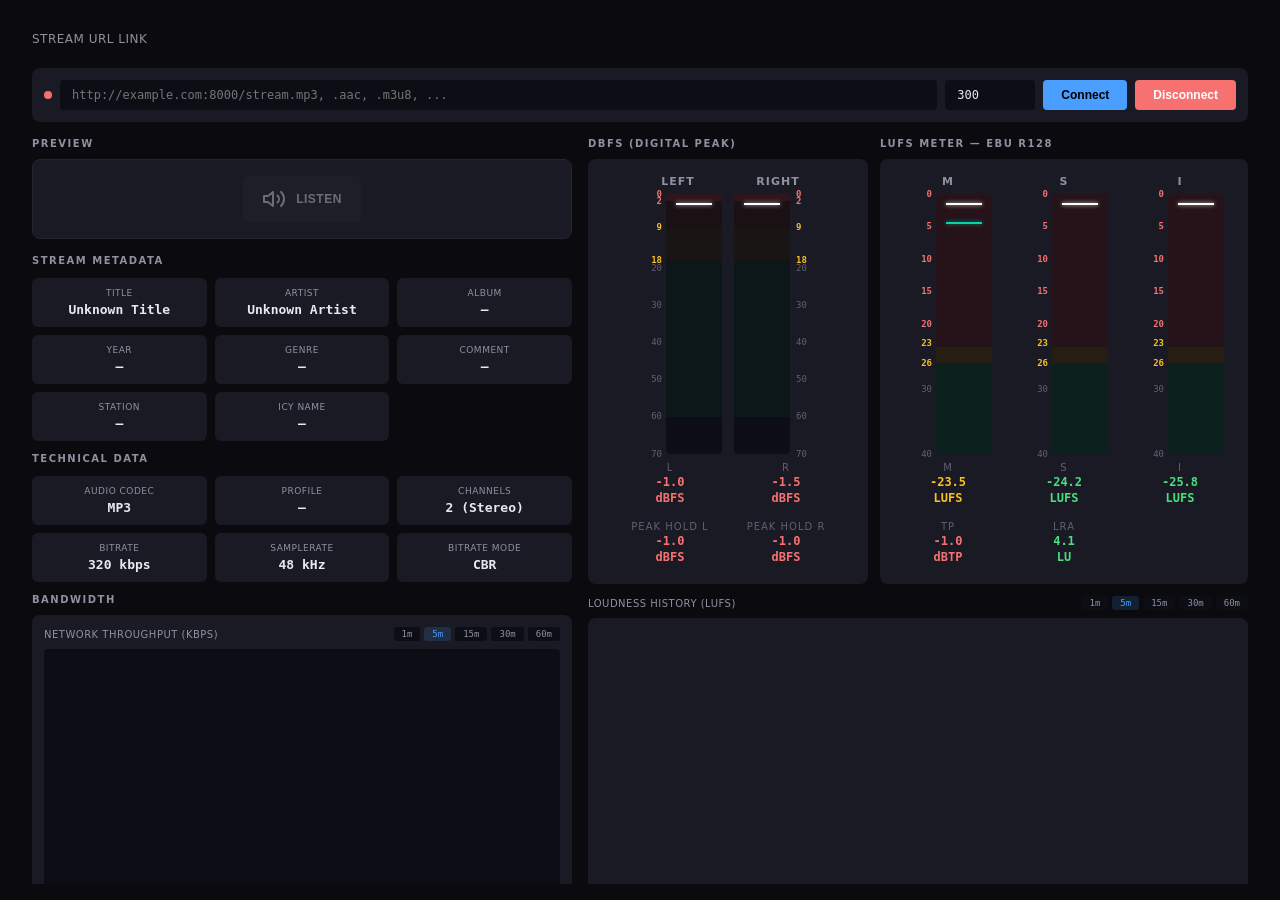
==== analyzer/v2/src/frontend/audio-analyzer.html @ bdbbdf8a "Анализатор: компактная шапка (статус-лампочка в секции подключения, зелёная подсветка), битрейт граф" ====
<!DOCTYPE html>
<html lang="en">
<head>
  <meta charset="UTF-8">
  <meta name="viewport" content="width=device-width, initial-scale=1.0">
  <title>Audio Analyzer — Stream Media Analyzer</title>
  <link rel="stylesheet" href="css/styles.css">
</head>
<body class="analyzer-page analyzer-page--noheader">

  <!-- BODY -->
  <div class="analyzer-body" style="display: grid; grid-template-columns: 1fr; overflow: hidden;">

    <!-- CENTER PANEL -->
    <main class="center-panel" style="padding: 16px; overflow-y: auto;">

      <!-- Connection Form -->
      <div class="connect-label" style="font-size:12px;color:var(--text-secondary);margin-bottom:6px;text-transform:uppercase;letter-spacing:0.5px;">Stream URL link</div>
      <div class="connect-form" id="connect-form">
        <span class="status-dot disconnected" id="status-dot" title="Connection status"></span>
        <input type="text" id="connect-url" value="" placeholder="http://example.com:8000/stream.mp3, .aac, .m3u8, ...">
        <input type="number" id="connect-buffer" value="300" min="50" max="5000" placeholder="Buffer ms">
        <button id="btn-connect">Connect</button>
        <button class="disconnect" id="btn-disconnect">Disconnect</button>
      </div>

      <!-- Audio Layout -->
      <div class="srt-layout">

        <!-- LEFT COLUMN: Metadata + Technical Data -->
        <div class="left-column">

          <!-- Preview -->
          <div class="panel-title">Preview</div>
          <div class="preview-card">
            <button class="preview-play-btn" id="preview-play-btn" type="button" aria-label="Play stream preview" disabled>
              <span class="preview-icon preview-icon--play" id="preview-icon">
                <svg width="24" height="24" viewBox="0 0 24 24" fill="none" stroke="currentColor" stroke-width="2" stroke-linecap="round" stroke-linejoin="round">
                  <polygon points="11 5 6 9 2 9 2 15 6 15 11 19 11 5"></polygon>
                  <path d="M15.54 8.46a5 5 0 0 1 0 7.07"></path>
                  <path d="M19.07 4.93a10 10 0 0 1 0 14.14"></path>
                </svg>
              </span>
              <span class="preview-label" id="preview-label">Listen</span>
            </button>
            <audio id="preview-audio" preload="none" crossorigin="anonymous"></audio>
          </div>

          <!-- Stream Metadata -->
          <div class="panel-title">Stream Metadata</div>
          <div class="tech-data">
            <div class="tech-item"><div class="tech-label">Title</div><div class="tech-value" id="meta-title">Unknown Title</div></div>
            <div class="tech-item"><div class="tech-label">Artist</div><div class="tech-value" id="meta-artist">Unknown Artist</div></div>
            <div class="tech-item"><div class="tech-label">Album</div><div class="tech-value" id="meta-album">—</div></div>
            <div class="tech-item"><div class="tech-label">Year</div><div class="tech-value" id="meta-year">—</div></div>
            <div class="tech-item"><div class="tech-label">Genre</div><div class="tech-value" id="meta-genre">—</div></div>
            <div class="tech-item"><div class="tech-label">Comment</div><div class="tech-value" id="meta-comment">—</div></div>
            <div class="tech-item"><div class="tech-label">Station</div><div class="tech-value" id="meta-station">—</div></div>
            <div class="tech-item"><div class="tech-label">ICY Name</div><div class="tech-value" id="meta-icy">—</div></div>
          </div>

          <!-- Technical Data -->
          <div class="panel-title" style="margin-top:12px">Technical Data</div>
          <div class="tech-data">
            <div class="tech-item"><div class="tech-label">Audio Codec</div><div class="tech-value" id="tech-codec">MP3</div></div>
            <div class="tech-item"><div class="tech-label">Profile</div><div class="tech-value" id="tech-profile">—</div></div>
            <div class="tech-item"><div class="tech-label">Channels</div><div class="tech-value" id="tech-channels">2 (Stereo)</div></div>
            <div class="tech-item"><div class="tech-label">Bitrate</div><div class="tech-value" id="tech-bitrate">320 kbps</div></div>
            <div class="tech-item"><div class="tech-label">Samplerate</div><div class="tech-value" id="tech-samplerate">48 kHz</div></div>
            <div class="tech-item"><div class="tech-label">Bitrate Mode</div><div class="tech-value" id="tech-mode">CBR</div></div>
          </div>

          <!-- Bandwidth Chart -->
          <div class="panel-title" style="margin-top:12px">Bandwidth</div>
          <div class="srt-chart-card">
            <div class="srt-chart-header">
              <div class="srt-chart-title">Network Throughput (kbps)</div>
              <div class="time-window-selector" id="network-time-selector">
                <button class="time-btn" data-window="60">1m</button>
                <button class="time-btn active" data-window="300">5m</button>
                <button class="time-btn" data-window="900">15m</button>
                <button class="time-btn" data-window="1800">30m</button>
                <button class="time-btn" data-window="3600">60m</button>
              </div>
            </div>
            <canvas class="srt-chart-canvas network-throughput-canvas" id="bwChart"></canvas>
          </div>

        </div>

        <!-- RIGHT COLUMN: Audio -->
        <div class="right-column">

          <div class="audio-meters-row">
            <div class="audio-meter-col">
              <!-- DBFS Meter -->
              <div class="panel-title">DBFS (Digital Peak)</div>
              <div style="background:var(--bg-card);border:1px solid var(--border);border-radius:8px;padding:16px;display:flex;flex-direction:column;align-items:center;flex:1;">
                <div class="dbfs-meters">
                  <!-- LEFT -->
                  <div class="dbfs-meter">
                    <div class="dbfs-meter__label">LEFT</div>
                    <div class="dbfs-meter__body">
                      <div class="dbfs-meter__ticks-panel">
                        <div class="tick tick-0"><div class="tick__line"></div><div class="tick__number" style="color:var(--meter-red);font-weight:bold;">0</div></div>
                        <div class="tick tick-2"><div class="tick__line"></div><div class="tick__number" style="color:var(--meter-red);font-weight:bold;">2</div></div>
                        <div class="tick tick-9"><div class="tick__line"></div><div class="tick__number" style="color:var(--meter-yellow);font-weight:bold;">9</div></div>
                        <div class="tick tick-18"><div class="tick__line"></div><div class="tick__number" style="color:var(--meter-yellow);font-weight:bold;">18</div></div>
                        <div class="tick tick-20"><div class="tick__line"></div><div class="tick__number">20</div></div>
                        <div class="tick tick-30"><div class="tick__line"></div><div class="tick__number">30</div></div>
                        <div class="tick tick-40"><div class="tick__line"></div><div class="tick__number">40</div></div>
                        <div class="tick tick-50"><div class="tick__line"></div><div class="tick__number">50</div></div>
                        <div class="tick tick-60"><div class="tick__line"></div><div class="tick__number">60</div></div>
                        <div class="tick tick-70"><div class="tick__line"></div><div class="tick__number">70</div></div>
                      </div>
                      <div class="dbfs-meter__scale">
                        <div class="dbfs-meter__zones">
                          <div class="zone zone--red"></div>
                          <div class="zone zone--orange"></div>
                          <div class="zone zone--yellow"></div>
                          <div class="zone zone--green"></div>
                        </div>
                        <div class="dbfs-meter__bar-container" id="dbfsBarContainerL">
                          <div class="seg seg--green"></div>
                          <div class="seg seg--yellow"></div>
                          <div class="seg seg--orange"></div>
                          <div class="seg seg--red"></div>
                        </div>
                        <div class="dbfs-meter__peak" id="dbfsPeakL" style="bottom:249px;"></div>
                      </div>
                    </div>
                  </div>
                  <!-- RIGHT -->
                  <div class="dbfs-meter">
                    <div class="dbfs-meter__label">RIGHT</div>
                    <div class="dbfs-meter__body">
                      <div class="dbfs-meter__scale">
                        <div class="dbfs-meter__zones">
                          <div class="zone zone--red"></div>
                          <div class="zone zone--orange"></div>
                          <div class="zone zone--yellow"></div>
                          <div class="zone zone--green"></div>
                        </div>
                        <div class="dbfs-meter__bar-container" id="dbfsBarContainerR">
                          <div class="seg seg--green"></div>
                          <div class="seg seg--yellow"></div>
                          <div class="seg seg--orange"></div>
                          <div class="seg seg--red"></div>
                        </div>
                        <div class="dbfs-meter__peak" id="dbfsPeakR" style="bottom:249px;"></div>
                      </div>
                      <div class="dbfs-meter__ticks-panel dbfs-meter__ticks-panel--right">
                        <div class="tick tick-0 tick--right"><div class="tick__line"></div><div class="tick__number" style="color:var(--meter-red);font-weight:bold;">0</div></div>
                        <div class="tick tick-2 tick--right"><div class="tick__line"></div><div class="tick__number" style="color:var(--meter-red);font-weight:bold;">2</div></div>
                        <div class="tick tick-9 tick--right"><div class="tick__line"></div><div class="tick__number" style="color:var(--meter-yellow);font-weight:bold;">9</div></div>
                        <div class="tick tick-18 tick--right"><div class="tick__line"></div><div class="tick__number" style="color:var(--meter-yellow);font-weight:bold;">18</div></div>
                        <div class="tick tick-20 tick--right"><div class="tick__line"></div><div class="tick__number">20</div></div>
                        <div class="tick tick-30 tick--right"><div class="tick__line"></div><div class="tick__number">30</div></div>
                        <div class="tick tick-40 tick--right"><div class="tick__line"></div><div class="tick__number">40</div></div>
                        <div class="tick tick-50 tick--right"><div class="tick__line"></div><div class="tick__number">50</div></div>
                        <div class="tick tick-60 tick--right"><div class="tick__line"></div><div class="tick__number">60</div></div>
                        <div class="tick tick-70 tick--right"><div class="tick__line"></div><div class="tick__number">70</div></div>
                      </div>
                    </div>
                  </div>
                </div>
                <div class="dbfs-readouts">
                  <div class="dbfs-readouts__column">
                    <div class="dbfs-readout">
                      <div class="dbfs-readout__label">L</div>
                      <div class="dbfs-readout__value dbfs-readout__value--danger" id="dbfsValL">-1.0</div>
                      <div class="dbfs-readout__value dbfs-readout__value--danger">dBFS</div>
                    </div>
                    <div class="dbfs-readout">
                      <div class="dbfs-readout__label">PEAK HOLD L</div>
                      <div class="dbfs-readout__value dbfs-readout__value--danger" id="peakHoldL">-1.0</div>
                      <div class="dbfs-readout__value dbfs-readout__value--danger">dBFS</div>
                    </div>
                  </div>
                  <div class="dbfs-readouts__column">
                    <div class="dbfs-readout">
                      <div class="dbfs-readout__label">R</div>
                      <div class="dbfs-readout__value dbfs-readout__value--danger" id="dbfsValR">-1.5</div>
                      <div class="dbfs-readout__value dbfs-readout__value--danger">dBFS</div>
                    </div>
                    <div class="dbfs-readout">
                      <div class="dbfs-readout__label">PEAK HOLD R</div>
                      <div class="dbfs-readout__value dbfs-readout__value--danger" id="peakHoldR">-1.0</div>
                      <div class="dbfs-readout__value dbfs-readout__value--danger">dBFS</div>
                    </div>
                  </div>
                </div>
              </div>
            </div>
            <div class="audio-meter-col">
              <!-- LUFS Meter -->
              <div class="panel-title">LUFS Meter — EBU R128</div>
              <div style="background:var(--bg-card);border:1px solid var(--border);border-radius:8px;padding:16px;display:flex;flex-direction:column;align-items:center;flex:1;">
                <div class="lufs-meters">
                  <!-- M (Momentary) -->
                  <div class="lufs-meter">
                    <div class="lufs-meter__label" style="text-align:center;width:104px;">M</div>
                    <div class="lufs-meter__body">
                      <div class="lufs-meter__ticks-panel">
                        <div class="lufs-tick lufs-tick-0"><div class="lufs-tick__line"></div><div class="lufs-tick__number" style="color:var(--meter-red);font-weight:bold;">0</div></div>
                        <div class="lufs-tick lufs-tick-5"><div class="lufs-tick__line"></div><div class="lufs-tick__number" style="color:var(--meter-red);font-weight:bold;">5</div></div>
                        <div class="lufs-tick lufs-tick-10"><div class="lufs-tick__line"></div><div class="lufs-tick__number" style="color:var(--meter-red);font-weight:bold;">10</div></div>
                        <div class="lufs-tick lufs-tick-15"><div class="lufs-tick__line"></div><div class="lufs-tick__number" style="color:var(--meter-red);font-weight:bold;">15</div></div>
                        <div class="lufs-tick lufs-tick-20"><div class="lufs-tick__line"></div><div class="lufs-tick__number" style="color:var(--meter-red);font-weight:bold;">20</div></div>
                        <div class="lufs-tick lufs-tick-23"><div class="lufs-tick__line"></div><div class="lufs-tick__number" style="color:var(--meter-yellow);font-weight:bold;">23</div></div>
                        <div class="lufs-tick lufs-tick-26"><div class="lufs-tick__line"></div><div class="lufs-tick__number" style="color:var(--meter-yellow);font-weight:bold;">26</div></div>
                        <div class="lufs-tick lufs-tick-30"><div class="lufs-tick__line"></div><div class="lufs-tick__number">30</div></div>
                        <div class="lufs-tick lufs-tick-40"><div class="lufs-tick__line"></div><div class="lufs-tick__number">40</div></div>
                      </div>
                      <div class="lufs-meter__scale">
                        <div class="lufs-meter__zones">
                          <div class="lufs-zone lufs-zone--red"></div>
                          <div class="lufs-zone lufs-zone--yellow"></div>
                          <div class="lufs-zone lufs-zone--green"></div>
                        </div>
                        <div class="lufs-meter__bar-container" id="lufsBarContainerM">
                          <div class="lufs-seg lufs-seg--green"></div>
                          <div class="lufs-seg lufs-seg--yellow"></div>
                          <div class="lufs-seg lufs-seg--red"></div>
                        </div>
                        <div class="lufs-meter__peak" id="lufsPeakM" style="bottom:249px;"></div>
                        <div class="lufs-meter__tp-line" id="lufsTpLineM" style="bottom:230px;"></div>
                      </div>
                    </div>
                  </div>

                  <!-- S (Short-term) -->
                  <div class="lufs-meter">
                    <div class="lufs-meter__label" style="text-align:center;width:104px;">S</div>
                    <div class="lufs-meter__body">
                      <div class="lufs-meter__ticks-panel">
                        <div class="lufs-tick lufs-tick-0"><div class="lufs-tick__line"></div><div class="lufs-tick__number" style="color:var(--meter-red);font-weight:bold;">0</div></div>
                        <div class="lufs-tick lufs-tick-5"><div class="lufs-tick__line"></div><div class="lufs-tick__number" style="color:var(--meter-red);font-weight:bold;">5</div></div>
                        <div class="lufs-tick lufs-tick-10"><div class="lufs-tick__line"></div><div class="lufs-tick__number" style="color:var(--meter-red);font-weight:bold;">10</div></div>
                        <div class="lufs-tick lufs-tick-15"><div class="lufs-tick__line"></div><div class="lufs-tick__number" style="color:var(--meter-red);font-weight:bold;">15</div></div>
                        <div class="lufs-tick lufs-tick-20"><div class="lufs-tick__line"></div><div class="lufs-tick__number" style="color:var(--meter-red);font-weight:bold;">20</div></div>
                        <div class="lufs-tick lufs-tick-23"><div class="lufs-tick__line"></div><div class="lufs-tick__number" style="color:var(--meter-yellow);font-weight:bold;">23</div></div>
                        <div class="lufs-tick lufs-tick-26"><div class="lufs-tick__line"></div><div class="lufs-tick__number" style="color:var(--meter-yellow);font-weight:bold;">26</div></div>
                        <div class="lufs-tick lufs-tick-30"><div class="lufs-tick__line"></div><div class="lufs-tick__number">30</div></div>
                        <div class="lufs-tick lufs-tick-40"><div class="lufs-tick__line"></div><div class="lufs-tick__number">40</div></div>
                      </div>
                      <div class="lufs-meter__scale">
                        <div class="lufs-meter__zones">
                          <div class="lufs-zone lufs-zone--red"></div>
                          <div class="lufs-zone lufs-zone--yellow"></div>
                          <div class="lufs-zone lufs-zone--green"></div>
                        </div>
                        <div class="lufs-meter__bar-container" id="lufsBarContainerS">
                          <div class="lufs-seg lufs-seg--green"></div>
                          <div class="lufs-seg lufs-seg--yellow"></div>
                          <div class="lufs-seg lufs-seg--red"></div>
                        </div>
                        <div class="lufs-meter__peak" id="lufsPeakS" style="bottom:249px;"></div>
                      </div>
                    </div>
                  </div>

                  <!-- I (Integrated) -->
                  <div class="lufs-meter">
                    <div class="lufs-meter__label" style="text-align:center;width:104px;">I</div>
                    <div class="lufs-meter__body">
                      <div class="lufs-meter__ticks-panel">
                        <div class="lufs-tick lufs-tick-0"><div class="lufs-tick__line"></div><div class="lufs-tick__number" style="color:var(--meter-red);font-weight:bold;">0</div></div>
                        <div class="lufs-tick lufs-tick-5"><div class="lufs-tick__line"></div><div class="lufs-tick__number" style="color:var(--meter-red);font-weight:bold;">5</div></div>
                        <div class="lufs-tick lufs-tick-10"><div class="lufs-tick__line"></div><div class="lufs-tick__number" style="color:var(--meter-red);font-weight:bold;">10</div></div>
                        <div class="lufs-tick lufs-tick-15"><div class="lufs-tick__line"></div><div class="lufs-tick__number" style="color:var(--meter-red);font-weight:bold;">15</div></div>
                        <div class="lufs-tick lufs-tick-20"><div class="lufs-tick__line"></div><div class="lufs-tick__number" style="color:var(--meter-red);font-weight:bold;">20</div></div>
                        <div class="lufs-tick lufs-tick-23"><div class="lufs-tick__line"></div><div class="lufs-tick__number" style="color:var(--meter-yellow);font-weight:bold;">23</div></div>
                        <div class="lufs-tick lufs-tick-26"><div class="lufs-tick__line"></div><div class="lufs-tick__number" style="color:var(--meter-yellow);font-weight:bold;">26</div></div>
                        <div class="lufs-tick lufs-tick-30"><div class="lufs-tick__line"></div><div class="lufs-tick__number">30</div></div>
                        <div class="lufs-tick lufs-tick-40"><div class="lufs-tick__line"></div><div class="lufs-tick__number">40</div></div>
                      </div>
                      <div class="lufs-meter__scale">
                        <div class="lufs-meter__zones">
                          <div class="lufs-zone lufs-zone--red"></div>
                          <div class="lufs-zone lufs-zone--yellow"></div>
                          <div class="lufs-zone lufs-zone--green"></div>
                        </div>
                        <div class="lufs-meter__bar-container" id="lufsBarContainerI">
                          <div class="lufs-seg lufs-seg--green"></div>
                          <div class="lufs-seg lufs-seg--yellow"></div>
                          <div class="lufs-seg lufs-seg--red"></div>
                        </div>
                        <div class="lufs-meter__peak" id="lufsPeakI" style="bottom:249px;"></div>
                      </div>
                    </div>
                  </div>
                </div>
                <div class="lufs-readouts">
                  <div class="lufs-readouts__column">
                    <div class="lufs-readout">
                      <div class="lufs-readout__label">M</div>
                      <div class="lufs-readout__value lufs-readout__value--warning" id="lufsValM">-23.5</div>
                      <div class="lufs-readout__value lufs-readout__value--warning">LUFS</div>
                    </div>
                    <div class="lufs-readout">
                      <div class="lufs-readout__label">TP</div>
                      <div class="lufs-readout__value lufs-readout__value--danger" id="tpValM">-1.0</div>
                      <div class="lufs-readout__value lufs-readout__value--danger">dBTP</div>
                    </div>
                  </div>
                  <div class="lufs-readouts__column">
                    <div class="lufs-readout">
                      <div class="lufs-readout__label">S</div>
                      <div class="lufs-readout__value lufs-readout__value--safe" id="lufsValS">-24.2</div>
                      <div class="lufs-readout__value lufs-readout__value--safe">LUFS</div>
                    </div>
                    <div class="lufs-readout">
                      <div class="lufs-readout__label">LRA</div>
                      <div class="lufs-readout__value lufs-readout__value--safe" id="lraVal">4.1</div>
                      <div class="lufs-readout__value lufs-readout__value--safe">LU</div>
                    </div>
                  </div>
                  <div class="lufs-readouts__column">
                    <div class="lufs-readout">
                      <div class="lufs-readout__label">I</div>
                      <div class="lufs-readout__value lufs-readout__value--safe" id="lufsValI">-25.8</div>
                      <div class="lufs-readout__value lufs-readout__value--safe">LUFS</div>
                    </div>
                    <div class="lufs-readout" style="visibility:hidden;">
                      <div class="lufs-readout__label">&nbsp;</div>
                      <div class="lufs-readout__value">&nbsp;</div>
                      <div class="lufs-readout__value">&nbsp;</div>
                    </div>
                  </div>
                </div>
              </div>
            </div>
          </div>

          <!-- Loudness History -->
          <div class="history-section" style="margin-top:12px">
            <div class="srt-chart-header">
              <div class="srt-chart-title">Loudness History (LUFS)</div>
              <div class="time-window-selector" id="history-time-selector">
                <button class="time-btn" data-window="60">1m</button>
                <button class="time-btn active" data-window="300">5m</button>
                <button class="time-btn" data-window="900">15m</button>
                <button class="time-btn" data-window="1800">30m</button>
                <button class="time-btn" data-window="3600">60m</button>
              </div>
            </div>
            <canvas class="history-canvas" id="historyCanvas"></canvas>
          </div>

        </div>
      </div>
    </main>

  </div>

  <script src="js/app.js"></script>
  <script>
    initAnalyzer({ type: 'audio' });
  </script>

</body>
</html>
---- analyzer/v2/src/frontend/css/styles.css ----
/* ============================================
   Media Stream Analyzer v2 — Global Styles
   Sprint 1.5: Frontend Structure
   ============================================ */

/* CSS Variables */
:root {
  /* Dark theme palette */
  --bg-primary: #0a0a0f;
  --bg-secondary: #12121a;
  --bg-card: #1a1a24;
  --bg-hover: #252532;
  --bg-active: #2d2d3d;
  --bg-input: #0d0d15;

  /* Text */
  --text-primary: #e8e8f0;
  --text-secondary: #9090a0;
  --text-muted: #606070;

  /* Accents */
  --accent-primary: #4a9eff;
  --accent-secondary: #7c5cff;
  --accent-success: #4ade80;
  --accent-warning: #fbbf24;
  --accent-danger: #f87171;

  /* Status colors */
  --status-safe: #4ade80;
  --status-caution: #fbbf24;
  --status-warning: #fb923c;
  --status-danger: #f87171;

  /* Meter colors */
  --meter-green: #4ade80;
  --meter-yellow: #fbbf24;
  --meter-orange: #fb923c;
  --meter-red: #f87171;

  /* Layout */
  --header-height: 64px;
  --sidebar-width: 240px;

  --gap: 16px;
  --radius: 8px;

  /* Typography */
  --font-sans: 'Segoe UI', system-ui, -apple-system, sans-serif;
  --font-mono: 'JetBrains Mono', 'Fira Code', monospace;
}

/* Reset */
*, *::before, *::after {
  box-sizing: border-box;
  margin: 0;
  padding: 0;
}

html, body {
  height: 100%;
  font-family: var(--font-sans);
  background: var(--bg-primary);
  color: var(--text-primary);
  overflow-x: hidden;
}

/* ============================================
   LANDING PAGE
   ============================================ */

.landing-page {
  min-height: 100vh;
  display: flex;
  flex-direction: column;
  align-items: center;
  justify-content: center;
  padding: 40px;
  background: var(--bg-primary);
}

.landing-header {
  text-align: center;
  margin-bottom: 60px;
}

.landing-header h1 {
  font-size: 3rem;
  font-weight: 700;
  letter-spacing: -0.02em;
  margin-bottom: 12px;
  background: linear-gradient(135deg, var(--accent-primary), var(--accent-secondary));
  -webkit-background-clip: text;
  -webkit-text-fill-color: transparent;
  background-clip: text;
}

.landing-header p {
  font-size: 1.1rem;
  color: var(--text-secondary);
}

.protocol-grid {
  display: grid;
  grid-template-columns: repeat(auto-fit, minmax(160px, 1fr));
  gap: 20px;
  max-width: 800px;
  width: 100%;
}

.protocol-card {
  background: var(--bg-card);
  border: 1px solid transparent;
  border-radius: var(--radius);
  padding: 32px 24px;
  text-align: center;
  cursor: pointer;
  transition: all 0.2s ease;
  text-decoration: none;
  color: var(--text-primary);
}

.protocol-card:hover {
  background: var(--bg-hover);
  border-color: var(--accent-primary);
  transform: translateY(-2px);
}

.protocol-card:active {
  transform: translateY(0);
}

.protocol-icon {
  font-size: 2.5rem;
  margin-bottom: 12px;
  display: block;
}

.protocol-name {
  font-size: 1.1rem;
  font-weight: 600;
  letter-spacing: 0.05em;
}

.protocol-type {
  font-size: 0.75rem;
  color: var(--text-muted);
  margin-top: 6px;
  text-transform: uppercase;
  letter-spacing: 0.1em;
}

/* Protocol colors */
.protocol-card[data-protocol="mp3"] { border-bottom: 3px solid #4ade80; }
.protocol-card[data-protocol="aac"] { border-bottom: 3px solid #22d3ee; }
.protocol-card[data-protocol="srt"] { border-bottom: 3px solid #f472b6; }
.protocol-card[data-protocol="rtmp"] { border-bottom: 3px solid #fb923c; }
.protocol-card[data-protocol="mpeg-ts"] { border-bottom: 3px solid #a78bfa; }
.protocol-card[data-protocol="hls"] { border-bottom: 3px solid #60a5fa; }

/* ============================================
   ANALYZER LAYOUT (Shared Template)
   ============================================ */

.analyzer-page {
  min-height: 100vh;
  display: grid;
  grid-template-rows: var(--header-height) 1fr;
  background: var(--bg-primary);
}

/* Audio analyzer: no header bar — status lives inside the connect form */
.analyzer-page--noheader {
  grid-template-rows: 1fr;
}

/* Header */
.analyzer-header {
  display: flex;
  align-items: center;
  justify-content: space-between;
  padding: 0 24px;
  background: var(--bg-secondary);
  border-bottom: 1px solid var(--bg-card);
  position: sticky;
  top: 0;
  z-index: 100;
}

.header-left {
  display: flex;
  align-items: center;
  gap: 20px;
}

.back-btn {
  color: var(--text-secondary);
  text-decoration: none;
  font-size: 0.9rem;
  transition: color 0.2s;
}

.back-btn:hover {
  color: var(--text-primary);
}

.header-title {
  font-size: 1.1rem;
  font-weight: 600;
  display: flex;
  align-items: center;
  gap: 8px;
}

.protocol-badge {
  font-size: 0.7rem;
  padding: 2px 8px;
  border-radius: 4px;
  background: var(--bg-card);
  color: var(--text-secondary);
  text-transform: uppercase;
  letter-spacing: 0.05em;
}

.header-right {
  display: flex;
  align-items: center;
  gap: 12px;
}

.connection-status {
  display: flex;
  align-items: center;
  gap: 6px;
  font-size: 0.85rem;
  color: var(--text-secondary);
}

.status-dot {
  width: 8px;
  height: 8px;
  border-radius: 50%;
  background: var(--status-safe);
  animation: pulse 2s infinite;
}

.status-dot.disconnected {
  background: var(--status-danger);
  animation: none;
}

@keyframes pulse {
  0%, 100% { opacity: 1; }
  50% { opacity: 0.5; }
}

/* Main Content Grid */
.analyzer-body {
  display: grid;
  grid-template-columns: var(--sidebar-width) 1fr;
  gap: var(--gap);
  padding: var(--gap);
  overflow-y: auto;
}

/* ============================================
   PREVIEW SECTION (Audio Stream Listen)
   ============================================ */

.preview-card {
  background: var(--bg-card);
  border: 1px solid var(--border, #252532);
  border-radius: var(--radius);
  padding: 16px;
  margin-bottom: var(--gap);
  display: flex;
  align-items: center;
  justify-content: center;
}

.preview-play-btn {
  display: inline-flex;
  align-items: center;
  gap: 10px;
  padding: 10px 18px;
  border-radius: 6px;
  border: 1px solid transparent;
  background: var(--bg-hover);
  color: var(--text-primary);
  font-size: 12px;
  font-weight: 700;
  cursor: pointer;
  transition: background 0.15s ease, color 0.15s ease, border-color 0.15s ease;
}

.preview-play-btn:hover:not(:disabled) {
  background: var(--bg-active);
  border-color: var(--accent-primary);
  color: var(--accent-primary);
}

.preview-play-btn:disabled {
  opacity: 0.4;
  cursor: not-allowed;
}

.preview-play-btn.is-playing {
  background: rgba(74, 158, 255, 0.15);
  color: var(--accent-primary);
  border-color: var(--accent-primary);
}

.preview-icon {
  display: inline-flex;
  align-items: center;
  justify-content: center;
  width: 24px;
  height: 24px;
}

.preview-icon svg {
  width: 100%;
  height: 100%;
}

.preview-label {
  text-transform: uppercase;
  letter-spacing: 0.5px;
}

/* Sidebar */
.sidebar {
  background: var(--bg-secondary);
  border-radius: var(--radius);
  padding: 16px;
  display: flex;
  flex-direction: column;
  gap: 20px;
}

.nav-tabs {
  display: flex;
  flex-direction: column;
  gap: 4px;
}

.nav-tab {
  display: flex;
  align-items: center;
  gap: 10px;
  padding: 10px 14px;
  border-radius: 6px;
  cursor: pointer;
  transition: all 0.15s;
  color: var(--text-secondary);
  font-size: 0.9rem;
}

.nav-tab:hover {
  background: var(--bg-hover);
  color: var(--text-primary);
}

.nav-tab.active {
  background: var(--bg-active);
  color: var(--accent-primary);
}

.nav-tab .icon {
  font-size: 1.1rem;
  width: 20px;
  text-align: center;
}

.stream-info {
  border-top: 1px solid var(--bg-card);
  padding-top: 16px;
}

.stream-info h3 {
  font-size: 0.75rem;
  text-transform: uppercase;
  letter-spacing: 0.1em;
  color: var(--text-muted);
  margin-bottom: 10px;
}

.info-row {
  display: flex;
  justify-content: space-between;
  padding: 4px 0;
  font-size: 0.85rem;
}

.info-row .label {
  color: var(--text-muted);
}

.info-row .value {
  color: var(--text-secondary);
  font-family: var(--font-mono);
  font-size: 0.8rem;
}

/* Center Panel */
.center-panel {
  display: flex;
  flex-direction: column;
  gap: var(--gap);
}

.panel-section {
  background: var(--bg-secondary);
  border-radius: var(--radius);
  padding: 20px;
}

.panel-section h2 {
  font-size: 0.85rem;
  text-transform: uppercase;
  letter-spacing: 0.08em;
  color: var(--text-muted);
  margin-bottom: 16px;
}



/* ============================================
   METERS & COMPONENTS
   ============================================ */

.meter-container {
  display: flex;
  flex-direction: column;
  gap: 8px;
}

.meter-label {
  display: flex;
  justify-content: space-between;
  font-size: 0.8rem;
  color: var(--text-secondary);
}

.meter-value {
  font-family: var(--font-mono);
  font-weight: 600;
}

.meter-bar {
  height: 24px;
  background: var(--bg-card);
  border-radius: 4px;
  overflow: hidden;
  position: relative;
}

.meter-fill {
  height: 100%;
  border-radius: 4px;
  transition: width 0.05s linear;
  position: relative;
}

.meter-fill::after {
  content: '';
  position: absolute;
  right: 0;
  top: 0;
  bottom: 0;
  width: 2px;
  background: rgba(255,255,255,0.5);
}

.meter-fill.safe { background: var(--meter-green); }
.meter-fill.caution { background: var(--meter-yellow); }
.meter-fill.warning { background: var(--meter-orange); }
.meter-fill.danger { background: var(--meter-red); }

/* Multi-channel meters */
.meter-stereo {
  display: flex;
  gap: 8px;
  height: 120px;
}

.meter-channel {
  flex: 1;
  display: flex;
  flex-direction: column;
  align-items: center;
  gap: 4px;
}

.meter-vertical {
  flex: 1;
  width: 40px;
  background: var(--bg-card);
  border-radius: 4px;
  overflow: hidden;
  position: relative;
}

.meter-vertical-fill {
  position: absolute;
  bottom: 0;
  left: 0;
  right: 0;
  transition: height 0.05s linear;
}

.meter-vertical-fill.safe { background: var(--meter-green); }
.meter-vertical-fill.caution { background: var(--meter-yellow); }
.meter-vertical-fill.warning { background: var(--meter-orange); }
.meter-vertical-fill.danger { background: var(--meter-red); }

.channel-label {
  font-size: 0.7rem;
  color: var(--text-muted);
  text-transform: uppercase;
}

/* Scale markers */
.scale-markers {
  display: flex;
  flex-direction: column;
  justify-content: space-between;
  font-size: 0.65rem;
  color: var(--text-muted);
  font-family: var(--font-mono);
  padding: 2px 0;
  height: 120px;
}

/* Alert item */
.alert-item {
  display: flex;
  align-items: flex-start;
  gap: 8px;
  padding: 8px;
  border-radius: 6px;
  margin-bottom: 8px;
  font-size: 0.85rem;
}

.alert-item.info {
  background: rgba(74, 158, 255, 0.1);
  border-left: 3px solid var(--accent-primary);
}

.alert-item.warning {
  background: rgba(251, 191, 36, 0.1);
  border-left: 3px solid var(--accent-warning);
}

.alert-item.critical {
  background: rgba(248, 113, 113, 0.1);
  border-left: 3px solid var(--accent-danger);
}

.alert-time {
  font-size: 0.7rem;
  color: var(--text-muted);
  white-space: nowrap;
}

/* Canvas for charts */
.chart-canvas {
  width: 100%;
  height: 200px;
  background: var(--bg-card);
  border-radius: var(--radius);
}

/* Video placeholder */
.video-preview {
  width: 100%;
  aspect-ratio: 16 / 9;
  background: var(--bg-card);
  border-radius: var(--radius);
  display: flex;
  align-items: center;
  justify-content: center;
  color: var(--text-muted);
  font-size: 0.9rem;
}

/* ============================================
   RESPONSIVE
   ============================================ */

@media (max-width: 1200px) {
  .analyzer-body {
    grid-template-columns: 200px 1fr;
  }
}

@media (max-width: 900px) {
  .analyzer-body {
    grid-template-columns: 1fr;
  }
  .sidebar {
    display: none;
  }
}
/* ============================================
   VIDEO ANALYZER ADDITIONS (User's Reference)
   ============================================ */

/* ---- Protocol Select ---- */
.protocol-select {
  background: var(--bg-card);
  border: 1px solid var(--border);
  color: var(--text-primary);
  padding: 5px 12px;
  border-radius: 4px;
  font-size: 12px;
  cursor: pointer;
  outline: none;
}

/* ---- Connect Form ---- */
.connect-form {
  display: flex;
  gap: 8px;
  padding: 12px;
  background: var(--bg-card);
  border: 1px solid var(--border);
  border-radius: 8px;
}
.connect-form input {
  background: var(--bg-input);
  border: 1px solid var(--border);
  color: var(--text-primary);
  padding: 8px 12px;
  border-radius: 4px;
  font-size: 12px;
  font-family: var(--font-mono);
  outline: none;
}
.connect-form input:focus { border-color: var(--accent-primary); }
.connect-form input[type="text"] { flex: 2; }
.connect-form input[type="number"] { flex: 1; max-width: 90px; }
.connect-form button {
  background: var(--accent-primary);
  border: none;
  color: #000;
  padding: 8px 18px;
  border-radius: 4px;
  font-size: 12px;
  font-weight: 700;
  cursor: pointer;
  transition: opacity 0.2s;
}
.connect-form button:hover { opacity: 0.8; }
.connect-form button.disconnect { background: var(--accent-danger); color: #fff; }

/* Connect form highlighted green while connected (like station cards) */
.connect-form .status-dot {
  align-self: center;
  flex: none;
}
.connect-form.connected {
  background: rgba(74, 222, 128, 0.12);
  border-color: var(--meter-green);
}

/* ---- Two-column SRT layout ---- */
.srt-layout {
  display: grid;
  grid-template-columns: 1fr 1fr;
  gap: 16px;
}

/* ---- Panel Title ---- */
.panel-title {
  font-size: 10px;
  text-transform: uppercase;
  letter-spacing: 1.5px;
  color: var(--text-secondary);
  margin-bottom: 10px;
  font-weight: 600;
}

/* ---- Video Preview ---- */
.video-preview-box {
  background: var(--bg-card);
  border: 1px solid var(--border);
  border-radius: 8px;
  overflow: hidden;
  position: relative;
  aspect-ratio: 16/9;
}
.video-preview-box img {
  width: 100%;
  height: 100%;
  object-fit: cover;
  display: block;
  background: #000;
}
.video-overlay {
  position: absolute;
  top: 8px; left: 8px;
  display: flex;
  gap: 6px;
  flex-wrap: wrap;
}
.video-badge {
  background: rgba(0,0,0,0.75);
  padding: 3px 8px;
  border-radius: 4px;
  font-size: 10px;
  font-family: var(--font-mono);
  color: #fff;
  backdrop-filter: blur(4px);
}

/* ---- Technical Data ---- */
.tech-data {
  display: grid;
  grid-template-columns: repeat(3, 1fr);
  gap: 8px;
  margin-top: 12px;
}
.tech-item {
  background: var(--bg-card);
  border: 1px solid var(--border);
  border-radius: 6px;
  padding: 10px;
  text-align: center;
}
.tech-label { font-size: 9px; color: var(--text-secondary); text-transform: uppercase; letter-spacing: 0.5px; margin-bottom: 4px; }
.tech-value { font-family: var(--font-mono); font-size: 13px; color: var(--text-primary); font-weight: 600; }

/* ---- GOP Structure ---- */
.gop-bar {
  display: flex;
  gap: 3px;
  padding: 10px;
  background: var(--bg-card);
  border: 1px solid var(--border);
  border-radius: 8px;
  flex-wrap: wrap;
}
.gop-frame {
  width: 22px; height: 22px;
  border-radius: 3px;
  font-size: 10px;
  display: flex;
  align-items: center;
  justify-content: center;
  font-weight: 700;
  font-family: var(--font-mono);
}
.gop-frame.I { background: rgba(74,222,128,0.15); color: var(--meter-green); border: 1px solid var(--meter-green); }
.gop-frame.IDR { background: rgba(74,222,128,0.15); color: var(--meter-green); border: 2px solid var(--meter-green); }
.gop-frame.P { background: rgba(74,158,255,0.15); color: var(--accent-primary); border: 1px solid var(--accent-primary); }
.gop-frame.B { background: rgba(251,191,36,0.15); color: var(--meter-yellow); border: 1px solid var(--meter-yellow); }

/* ---- SRT Status ---- */
.srt-status-card {
  background: var(--bg-card);
  border: 1px solid var(--border);
  border-radius: 8px;
  padding: 14px;
  margin-bottom: 12px;
}
.srt-status-header {
  display: flex;
  justify-content: space-between;
  align-items: center;
  margin-bottom: 12px;
}
.srt-status-title { font-size: 11px; color: var(--text-secondary); text-transform: uppercase; letter-spacing: 0.5px; }
.srt-status-badge {
  padding: 3px 10px;
  border-radius: 4px;
  font-size: 10px;
  font-weight: 700;
}
.srt-status-badge.connected { background: rgba(74,222,128,0.15); color: var(--meter-green); }
.srt-status-badge.disconnected { background: rgba(248,113,113,0.15); color: var(--meter-red); }
.srt-metrics-grid {
  display: grid;
  grid-template-columns: repeat(2, 1fr);
  gap: 10px;
}
.srt-metric {
  background: var(--bg-primary);
  border-radius: 6px;
  padding: 10px;
}
.srt-metric-label { font-size: 9px; color: var(--text-secondary); text-transform: uppercase; margin-bottom: 4px; }
.srt-metric-value { font-family: var(--font-mono); font-size: 16px; font-weight: 700; }
.srt-metric-value.safe { color: var(--meter-green); }
.srt-metric-value.warning { color: var(--meter-yellow); }
.srt-metric-value.danger { color: var(--meter-red); }

/* ---- SRT Charts ---- */
.srt-chart-card {
  background: var(--bg-card);
  border: 1px solid var(--border);
  border-radius: 8px;
  padding: 12px;
  margin-bottom: 10px;
}
.srt-chart-header {
  display: flex;
  justify-content: space-between;
  align-items: center;
  margin-bottom: 8px;
}
.srt-chart-title { font-size: 10px; color: var(--text-secondary); text-transform: uppercase; letter-spacing: 0.5px; }
.time-window-selector { display: flex; gap: 4px; }
.time-btn {
  background: var(--bg-input);
  border: 1px solid var(--border);
  color: var(--text-secondary);
  padding: 2px 8px;
  border-radius: 3px;
  font-size: 9px;
  cursor: pointer;
  font-family: var(--font-mono);
}
.time-btn.active { background: rgba(74,158,255,0.15); color: var(--accent-primary); border-color: var(--accent-primary); }
.srt-chart-canvas {
  width: 100%;
  height: 140px;
  background: var(--bg-input);
  border-radius: 4px;
  display: block;
  border-radius: 4px;
}
.network-throughput-canvas {
  height: 280px;
}

/* ============================================
   AUDIO METERS ROW (DBFS + LUFS side by side)
   ============================================ */
.audio-meters-row {
  display: grid;
  grid-template-columns: 1fr 1fr;
  gap: 12px;
}
.audio-meters-row .dbfs-meter__scale,
.audio-meters-row .lufs-meter__scale {
  width: 56px;
}
.audio-meters-row .dbfs-meter__bar-container,
.audio-meters-row .lufs-meter__bar-container {
  width: 36px;
}
.audio-meters-row .dbfs-meter__peak,
.audio-meters-row .lufs-meter__peak,
.audio-meters-row .lufs-meter__tp-line {
  width: 36px;
}
.audio-meters-row .dbfs-readouts,
.audio-meters-row .lufs-readouts {
  gap: 12px;
}
.audio-meters-row .dbfs-readout,
.audio-meters-row .lufs-readout {
  padding: 4px 6px;
}
.audio-meters-row .dbfs-readout__value,
.audio-meters-row .lufs-readout__value {
  font-size: 12px;
}
.audio-meters-row .dbfs-meters,
.audio-meters-row .lufs-meters {
  gap: 12px;
}
.audio-meter-col {
  display: flex;
  flex-direction: column;
}
.audio-meter-col > div:last-child {
  flex: 1;
}

/* ============================================
   SEGMENTED DBFS METER (Approved Design)
   ============================================ */

.dbfs-meters {
  display: flex;
  gap: 40px;
  align-items: flex-start;
  justify-content: center;
}
.dbfs-meter {
  display: flex;
  flex-direction: column;
  align-items: center;
  gap: 6px;
}
.dbfs-meter__label {
  font-size: 11px;
  font-weight: 600;
  color: var(--text-secondary);
  text-transform: uppercase;
  letter-spacing: 1px;
}
.dbfs-meter__body {
  display: flex;
  flex-direction: row;
  align-items: stretch;
  height: 260px;
}

/* Ticks panel */
.dbfs-meter__ticks-panel {
  width: 28px;
  position: relative;
  flex-shrink: 0;
  margin-right: 4px;
}
.dbfs-meter__ticks-panel--right {
  margin-right: 0;
  margin-left: 4px;
}
.tick {
  position: absolute;
  left: 0; right: 0;
  display: flex;
  align-items: center;
  justify-content: flex-end;
  gap: 4px;
  height: 0;
  transform: translateY(-50%);
}
.tick--right {
  justify-content: flex-start;
  flex-direction: row-reverse;
}
.tick__line {
  width: 6px;
  height: 1px;
  background: var(--border);
  flex-shrink: 0;
}
.tick__number {
  font-size: 9px;
  font-family: var(--font-mono);
  color: var(--text-muted);
  line-height: 1;
  text-align: right;
  min-width: 16px;
}
.tick--right .tick__number { text-align: left; }
.tick-0  { top: 0%; }
.tick-2  { top: 2.86%; }
.tick-9  { top: 12.86%; }
.tick-18 { top: 25.71%; }
.tick-20 { top: 28.57%; }
.tick-30 { top: 42.86%; }
.tick-40 { top: 57.14%; }
.tick-50 { top: 71.43%; }
.tick-60 { top: 85.71%; }
.tick-70 { top: 100%; }

/* Scale */
.dbfs-meter__scale {
  width: 72px;
  height: 260px;
  background: var(--bg-input);
  border-radius: 4px;
  position: relative;
  border: 1px solid var(--border);
  overflow: hidden;
  flex-shrink: 0;
}
.dbfs-meter__zones {
  position: absolute;
  left: 0; top: 0; width: 100%; height: 100%;
  pointer-events: none;
}
.zone {
  position: absolute;
  left: 0; right: 0;
}
.zone--red    { top: 0%;      height: 2.86%;   background: rgba(255, 68, 68, 0.15); }
.zone--orange { top: 2.86%;   height: 10.0%;   background: rgba(255, 102, 0, 0.05); }
.zone--yellow { top: 12.86%;  height: 12.86%;  background: rgba(255, 170, 0, 0.05); }
.zone--green  { top: 25.71%;  height: 60.0%;   background: rgba(0, 204, 102, 0.05); }

/* Segmented bar container */
.dbfs-meter__bar-container {
  position: absolute;
  bottom: 4px;
  left: 50%;
  transform: translateX(-50%);
  width: 44px;
  height: 0px;
  max-height: 252px;
  background: var(--bg-input);
  overflow: hidden;
  border-radius: 2px;
}
.seg {
  position: absolute;
  left: 0; right: 0;
}
.seg--green  { bottom: 36px;  height: 151px; background: var(--meter-green); }
.seg--yellow { bottom: 187px; height: 33px;  background: var(--meter-yellow); }
.seg--orange { bottom: 220px; height: 25px;  background: var(--meter-orange); }
.seg--red    { bottom: 245px; height: 7px;   background: var(--meter-red); }

/* Peak hold line */
.dbfs-meter__peak {
  position: absolute;
  left: 50%;
  transform: translateX(-50%);
  width: 44px;
  height: 2px;
  background: #fff;
  box-shadow: 0 0 4px rgba(255,255,255,0.8);
  transition: bottom 0.1s linear;
  z-index: 4;
}

/* DBFS Readouts */
.dbfs-readouts {
  display: grid;
  grid-template-columns: 104px 104px;
  gap: 40px;
  margin-top: 4px;
  width: 248px;
  justify-content: center;
}
.dbfs-readouts__column {
  display: flex;
  flex-direction: column;
  gap: 8px;
  align-items: center;
}
.dbfs-readout {
  display: flex;
  flex-direction: column;
  gap: 2px;
  background: var(--bg-card);
  border: 1px solid var(--border);
  border-radius: 6px;
  padding: 6px 10px;
  width: 100%;
  align-items: center;
}
.dbfs-readout__label {
  font-size: 10px;
  text-transform: uppercase;
  letter-spacing: 1px;
  color: var(--text-muted);
}
.dbfs-readout__value {
  font-family: var(--font-mono);
  font-size: 14px;
  font-weight: 700;
  color: var(--text-primary);
}
.dbfs-readout__value--safe    { color: var(--meter-green); }
.dbfs-readout__value--warning { color: var(--meter-yellow); }
.dbfs-readout__value--orange  { color: var(--meter-orange); }
.dbfs-readout__value--danger  { color: var(--meter-red); }

/* ============================================
   LUFS METER — 3 SCALES (M, S, I) + TP on M
   ============================================ */

.lufs-meters {
  display: flex;
  gap: 40px;
  align-items: flex-start;
  justify-content: center;
}
.lufs-meter {
  display: flex;
  flex-direction: column;
  align-items: center;
  gap: 6px;
}
.lufs-meter__label {
  font-size: 11px;
  font-weight: 600;
  color: var(--text-secondary);
  text-transform: uppercase;
  letter-spacing: 1px;
}
.lufs-meter__body {
  display: flex;
  flex-direction: row;
  align-items: stretch;
  height: 260px;
}

/* Ticks panel */
.lufs-meter__ticks-panel {
  width: 28px;
  position: relative;
  flex-shrink: 0;
  margin-right: 4px;
}
.lufs-meter__ticks-panel--right {
  margin-right: 0;
  margin-left: 4px;
}
.lufs-tick {
  position: absolute;
  left: 0; right: 0;
  display: flex;
  align-items: center;
  justify-content: flex-end;
  gap: 4px;
  height: 0;
  transform: translateY(-50%);
}
.lufs-tick--right {
  justify-content: flex-start;
  flex-direction: row-reverse;
}
.lufs-tick__line {
  width: 6px;
  height: 1px;
  background: var(--border);
  flex-shrink: 0;
}
.lufs-tick__number {
  font-size: 9px;
  font-family: var(--font-mono);
  color: var(--text-muted);
  line-height: 1;
  text-align: right;
  min-width: 16px;
}
.lufs-tick--right .lufs-tick__number { text-align: left; }
.lufs-tick-0  { top: 0%; }
.lufs-tick-5  { top: 12.5%; }
.lufs-tick-10 { top: 25%; }
.lufs-tick-15 { top: 37.5%; }
.lufs-tick-20 { top: 50%; }
.lufs-tick-23 { top: 57.5%; }
.lufs-tick-26 { top: 65%; }
.lufs-tick-30 { top: 75%; }
.lufs-tick-40 { top: 100%; }

/* Scale */
.lufs-meter__scale {
  width: 72px;
  height: 260px;
  background: var(--bg-input);
  border-radius: 4px;
  position: relative;
  border: 1px solid var(--border);
  overflow: hidden;
  flex-shrink: 0;
}
.lufs-meter__zones {
  position: absolute;
  left: 0; top: 0; width: 100%; height: 100%;
  pointer-events: none;
}
.lufs-zone {
  position: absolute;
  left: 0; right: 0;
}
.lufs-zone--red    { top: 0%;      height: 58.75%;  background: rgba(255, 68, 68, 0.10); }
.lufs-zone--yellow { top: 58.75%;  height: 6.25%;   background: rgba(255, 170, 0, 0.10); }
.lufs-zone--green  { top: 65%;     height: 35%;     background: rgba(0, 204, 102, 0.10); }

/* Segmented bar */
.lufs-meter__bar-container {
  position: absolute;
  bottom: 4px;
  left: 50%;
  transform: translateX(-50%);
  width: 44px;
  height: 0px;
  max-height: 252px;
  background: var(--bg-input);
  overflow: hidden;
  border-radius: 2px;
}
.lufs-seg {
  position: absolute;
  left: 0;
  right: 0;
}
.lufs-seg--green  { bottom: 0px;   height: 163px;  background: var(--meter-green); }
.lufs-seg--yellow { bottom: 163px; height: 16px;   background: var(--meter-yellow); }
.lufs-seg--red    { bottom: 179px; height: 73px;   background: var(--meter-red); }

/* Peak hold line */
.lufs-meter__peak {
  position: absolute;
  left: 50%;
  transform: translateX(-50%);
  width: 44px;
  height: 2px;
  background: #fff;
  box-shadow: 0 0 4px rgba(255,255,255,0.8);
  transition: bottom 0.1s linear;
  z-index: 4;
}

/* TP line on M scale */
.lufs-meter__tp-line {
  position: absolute;
  left: 50%;
  transform: translateX(-50%);
  width: 44px;
  height: 2px;
  background: #00d4aa;
  box-shadow: 0 0 4px rgba(0,212,170,0.6);
  transition: bottom 0.1s linear;
  z-index: 5;
}

/* LUFS Readouts */
.lufs-readouts {
  display: grid;
  grid-template-columns: 104px 104px 104px;
  gap: 40px;
  margin-top: 4px;
  justify-content: center;
}
.lufs-readouts__column {
  display: flex;
  flex-direction: column;
  gap: 8px;
  align-items: center;
}
.lufs-readout {
  display: flex;
  flex-direction: column;
  gap: 2px;
  background: var(--bg-card);
  border: 1px solid var(--border);
  border-radius: 6px;
  padding: 6px 10px;
  width: 100%;
  align-items: center;
}
.lufs-readout__label {
  font-size: 10px;
  text-transform: uppercase;
  letter-spacing: 1px;
  color: var(--text-muted);
}
.lufs-readout__value {
  font-family: var(--font-mono);
  font-size: 14px;
  font-weight: 700;
  color: var(--text-primary);
}
.lufs-readout__value--safe    { color: var(--meter-green); }
.lufs-readout__value--warning { color: var(--meter-yellow); }
.lufs-readout__value--danger  { color: var(--meter-red); }

/* History canvas */
.history-canvas {
  width: 100%;
  height: 320px;
  background: var(--bg-card);
  border: 1px solid var(--border);
  border-radius: 8px;
}

/* Scrollbar */
::-webkit-scrollbar { width: 5px; }
::-webkit-scrollbar-track { background: transparent; }
::-webkit-scrollbar-thumb { background: var(--border); border-radius: 3px; }
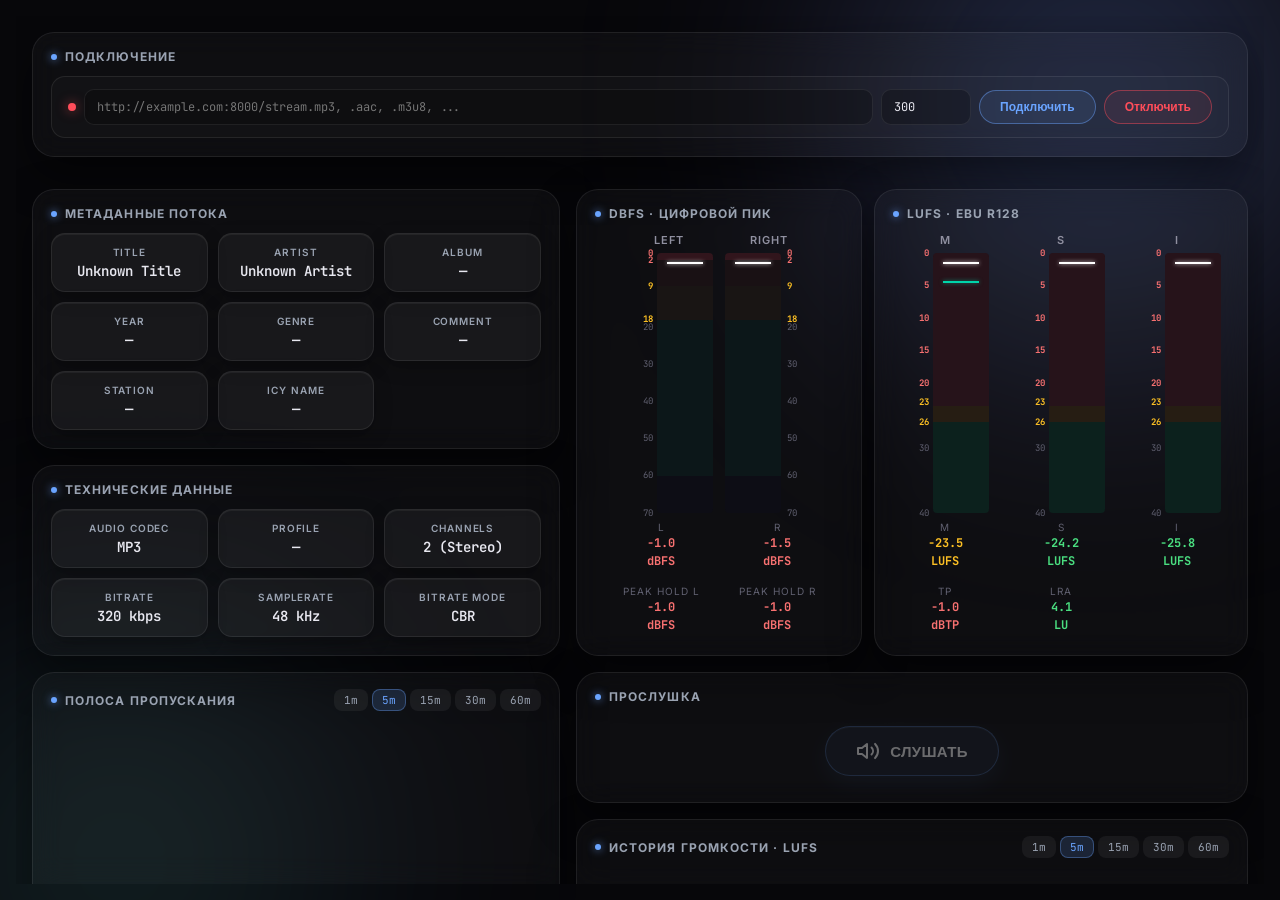
==== commit 833d7a54: "Тема middlethings: капсульный дизайн панели и анализатора Панель: panel.css с токенами middlethings " ====
--- a/analyzer/v2/src/frontend/audio-analyzer.html
+++ b/analyzer/v2/src/frontend/audio-analyzer.html
@@ -1,12 +1,14 @@
 <!DOCTYPE html>
-<html lang="en">
+<html lang="ru">
 <head>
   <meta charset="UTF-8">
   <meta name="viewport" content="width=device-width, initial-scale=1.0">
-  <title>Audio Analyzer — Stream Media Analyzer</title>
+  <title>Анализатор потока — Stream Media Analyzer</title>
+  <link rel="preconnect" href="https://fonts.googleapis.com">
+  <link href="https://fonts.googleapis.com/css2?family=Inter:wght@400;600;700;800&family=JetBrains+Mono:wght@400;600&display=swap" rel="stylesheet">
   <link rel="stylesheet" href="css/styles.css">
 </head>
-<body class="analyzer-page analyzer-page--noheader">
+<body class="analyzer-page analyzer-page--noheader theme-capsules">
 
   <!-- BODY -->
   <div class="analyzer-body" style="display: grid; grid-template-columns: 1fr; overflow: hidden;">
@@ -14,67 +16,56 @@
     <!-- CENTER PANEL -->
     <main class="center-panel" style="padding: 16px; overflow-y: auto;">
 
-      <!-- Connection Form -->
-      <div class="connect-label" style="font-size:12px;color:var(--text-secondary);margin-bottom:6px;text-transform:uppercase;letter-spacing:0.5px;">Stream URL link</div>
-      <div class="connect-form" id="connect-form">
-        <span class="status-dot disconnected" id="status-dot" title="Connection status"></span>
-        <input type="text" id="connect-url" value="" placeholder="http://example.com:8000/stream.mp3, .aac, .m3u8, ...">
-        <input type="number" id="connect-buffer" value="300" min="50" max="5000" placeholder="Buffer ms">
-        <button id="btn-connect">Connect</button>
-        <button class="disconnect" id="btn-disconnect">Disconnect</button>
-      </div>
+      <!-- Подключение -->
+      <section class="capsule">
+        <div class="capsule-title">Подключение</div>
+        <div class="connect-form" id="connect-form">
+          <span class="status-dot disconnected" id="status-dot" title="Статус подключения"></span>
+          <input type="text" id="connect-url" value="" placeholder="http://example.com:8000/stream.mp3, .aac, .m3u8, ...">
+          <input type="number" id="connect-buffer" value="300" min="50" max="5000" placeholder="Буфер, мс" title="Буфер, мс">
+          <button id="btn-connect">Подключить</button>
+          <button class="disconnect" id="btn-disconnect">Отключить</button>
+        </div>
+      </section>
 
       <!-- Audio Layout -->
       <div class="srt-layout">
 
-        <!-- LEFT COLUMN: Metadata + Technical Data -->
+        <!-- LEFT COLUMN: Metadata + Technical Data + Bandwidth -->
         <div class="left-column">
 
-          <!-- Preview -->
-          <div class="panel-title">Preview</div>
-          <div class="preview-card">
-            <button class="preview-play-btn" id="preview-play-btn" type="button" aria-label="Play stream preview" disabled>
-              <span class="preview-icon preview-icon--play" id="preview-icon">
-                <svg width="24" height="24" viewBox="0 0 24 24" fill="none" stroke="currentColor" stroke-width="2" stroke-linecap="round" stroke-linejoin="round">
-                  <polygon points="11 5 6 9 2 9 2 15 6 15 11 19 11 5"></polygon>
-                  <path d="M15.54 8.46a5 5 0 0 1 0 7.07"></path>
-                  <path d="M19.07 4.93a10 10 0 0 1 0 14.14"></path>
-                </svg>
-              </span>
-              <span class="preview-label" id="preview-label">Listen</span>
-            </button>
-            <audio id="preview-audio" preload="none" crossorigin="anonymous"></audio>
-          </div>
-
           <!-- Stream Metadata -->
-          <div class="panel-title">Stream Metadata</div>
-          <div class="tech-data">
-            <div class="tech-item"><div class="tech-label">Title</div><div class="tech-value" id="meta-title">Unknown Title</div></div>
-            <div class="tech-item"><div class="tech-label">Artist</div><div class="tech-value" id="meta-artist">Unknown Artist</div></div>
-            <div class="tech-item"><div class="tech-label">Album</div><div class="tech-value" id="meta-album">—</div></div>
-            <div class="tech-item"><div class="tech-label">Year</div><div class="tech-value" id="meta-year">—</div></div>
-            <div class="tech-item"><div class="tech-label">Genre</div><div class="tech-value" id="meta-genre">—</div></div>
-            <div class="tech-item"><div class="tech-label">Comment</div><div class="tech-value" id="meta-comment">—</div></div>
-            <div class="tech-item"><div class="tech-label">Station</div><div class="tech-value" id="meta-station">—</div></div>
-            <div class="tech-item"><div class="tech-label">ICY Name</div><div class="tech-value" id="meta-icy">—</div></div>
-          </div>
+          <section class="capsule">
+            <div class="capsule-title">Метаданные потока</div>
+            <div class="tech-data">
+              <div class="tech-item"><div class="tech-label">Title</div><div class="tech-value" id="meta-title">Unknown Title</div></div>
+              <div class="tech-item"><div class="tech-label">Artist</div><div class="tech-value" id="meta-artist">Unknown Artist</div></div>
+              <div class="tech-item"><div class="tech-label">Album</div><div class="tech-value" id="meta-album">—</div></div>
+              <div class="tech-item"><div class="tech-label">Year</div><div class="tech-value" id="meta-year">—</div></div>
+              <div class="tech-item"><div class="tech-label">Genre</div><div class="tech-value" id="meta-genre">—</div></div>
+              <div class="tech-item"><div class="tech-label">Comment</div><div class="tech-value" id="meta-comment">—</div></div>
+              <div class="tech-item"><div class="tech-label">Station</div><div class="tech-value" id="meta-station">—</div></div>
+              <div class="tech-item"><div class="tech-label">ICY Name</div><div class="tech-value" id="meta-icy">—</div></div>
+            </div>
+          </section>
 
           <!-- Technical Data -->
-          <div class="panel-title" style="margin-top:12px">Technical Data</div>
-          <div class="tech-data">
-            <div class="tech-item"><div class="tech-label">Audio Codec</div><div class="tech-value" id="tech-codec">MP3</div></div>
-            <div class="tech-item"><div class="tech-label">Profile</div><div class="tech-value" id="tech-profile">—</div></div>
-            <div class="tech-item"><div class="tech-label">Channels</div><div class="tech-value" id="tech-channels">2 (Stereo)</div></div>
-            <div class="tech-item"><div class="tech-label">Bitrate</div><div class="tech-value" id="tech-bitrate">320 kbps</div></div>
-            <div class="tech-item"><div class="tech-label">Samplerate</div><div class="tech-value" id="tech-samplerate">48 kHz</div></div>
-            <div class="tech-item"><div class="tech-label">Bitrate Mode</div><div class="tech-value" id="tech-mode">CBR</div></div>
-          </div>
+          <section class="capsule">
+            <div class="capsule-title">Технические данные</div>
+            <div class="tech-data">
+              <div class="tech-item"><div class="tech-label">Audio Codec</div><div class="tech-value" id="tech-codec">MP3</div></div>
+              <div class="tech-item"><div class="tech-label">Profile</div><div class="tech-value" id="tech-profile">—</div></div>
+              <div class="tech-item"><div class="tech-label">Channels</div><div class="tech-value" id="tech-channels">2 (Stereo)</div></div>
+              <div class="tech-item"><div class="tech-label">Bitrate</div><div class="tech-value" id="tech-bitrate">320 kbps</div></div>
+              <div class="tech-item"><div class="tech-label">Samplerate</div><div class="tech-value" id="tech-samplerate">48 kHz</div></div>
+              <div class="tech-item"><div class="tech-label">Bitrate Mode</div><div class="tech-value" id="tech-mode">CBR</div></div>
+            </div>
+          </section>
 
           <!-- Bandwidth Chart -->
-          <div class="panel-title" style="margin-top:12px">Bandwidth</div>
-          <div class="srt-chart-card">
-            <div class="srt-chart-header">
-              <div class="srt-chart-title">Network Throughput (kbps)</div>
+          <section class="capsule">
+            <div class="capsule-head">
+              <div class="capsule-title">Полоса пропускания</div>
               <div class="time-window-selector" id="network-time-selector">
                 <button class="time-btn" data-window="60">1m</button>
                 <button class="time-btn active" data-window="300">5m</button>
@@ -84,7 +75,7 @@
               </div>
             </div>
             <canvas class="srt-chart-canvas network-throughput-canvas" id="bwChart"></canvas>
-          </div>
+          </section>
 
         </div>
 
@@ -94,8 +85,9 @@
           <div class="audio-meters-row">
             <div class="audio-meter-col">
               <!-- DBFS Meter -->
-              <div class="panel-title">DBFS (Digital Peak)</div>
-              <div style="background:var(--bg-card);border:1px solid var(--border);border-radius:8px;padding:16px;display:flex;flex-direction:column;align-items:center;flex:1;">
+              <section class="capsule capsule--meter">
+                <div class="capsule-title">dBFS · цифровой пик</div>
+                <div class="meter-body">
                 <div class="dbfs-meters">
                   <!-- LEFT -->
                   <div class="dbfs-meter">
@@ -190,12 +182,14 @@
                     </div>
                   </div>
                 </div>
-              </div>
+                </div>
+              </section>
             </div>
             <div class="audio-meter-col">
               <!-- LUFS Meter -->
-              <div class="panel-title">LUFS Meter — EBU R128</div>
-              <div style="background:var(--bg-card);border:1px solid var(--border);border-radius:8px;padding:16px;display:flex;flex-direction:column;align-items:center;flex:1;">
+              <section class="capsule capsule--meter">
+                <div class="capsule-title">LUFS · EBU R128</div>
+                <div class="meter-body">
                 <div class="lufs-meters">
                   <!-- M (Momentary) -->
                   <div class="lufs-meter">
@@ -329,14 +323,33 @@
                     </div>
                   </div>
                 </div>
-              </div>
+                </div>
+              </section>
             </div>
           </div>
 
+          <!-- Preview (под приборами) -->
+          <section class="capsule capsule--preview">
+            <div class="capsule-title">Прослушка</div>
+            <div class="preview-card">
+              <button class="preview-play-btn" id="preview-play-btn" type="button" aria-label="Play stream preview" disabled>
+                <span class="preview-icon preview-icon--play" id="preview-icon">
+                  <svg width="24" height="24" viewBox="0 0 24 24" fill="none" stroke="currentColor" stroke-width="2" stroke-linecap="round" stroke-linejoin="round">
+                    <polygon points="11 5 6 9 2 9 2 15 6 15 11 19 11 5"></polygon>
+                    <path d="M15.54 8.46a5 5 0 0 1 0 7.07"></path>
+                    <path d="M19.07 4.93a10 10 0 0 1 0 14.14"></path>
+                  </svg>
+                </span>
+                <span class="preview-label" id="preview-label">Слушать</span>
+              </button>
+              <audio id="preview-audio" preload="none" crossorigin="anonymous"></audio>
+            </div>
+          </section>
+
           <!-- Loudness History -->
-          <div class="history-section" style="margin-top:12px">
-            <div class="srt-chart-header">
-              <div class="srt-chart-title">Loudness History (LUFS)</div>
+          <section class="capsule">
+            <div class="capsule-head">
+              <div class="capsule-title">История громкости · LUFS</div>
               <div class="time-window-selector" id="history-time-selector">
                 <button class="time-btn" data-window="60">1m</button>
                 <button class="time-btn active" data-window="300">5m</button>
@@ -346,7 +359,7 @@
               </div>
             </div>
             <canvas class="history-canvas" id="historyCanvas"></canvas>
-          </div>
+          </section>
 
         </div>
       </div>
--- a/analyzer/v2/src/frontend/css/styles.css
+++ b/analyzer/v2/src/frontend/css/styles.css
@@ -1269,3 +1269,225 @@
 ::-webkit-scrollbar { width: 5px; }
 ::-webkit-scrollbar-track { background: transparent; }
 ::-webkit-scrollbar-thumb { background: var(--border); border-radius: 3px; }
+
+/* ============================================
+   THEME "CAPSULES" (middlethings) — только audio-страница
+   Секции-капсулы: стекло, радиусы, тени. Измерительные
+   индикаторы (шкалы, зоны, сегменты, тики) не меняются.
+   ============================================ */
+
+body.theme-capsules {
+  --tc-bg: #07070a;
+  --tc-fg: #f5f6f8;
+  --tc-muted: #9aa3b2;
+  --tc-accent: #6aa4ff;
+  --tc-green: #5dffb1;
+  --tc-red: #ff4d5a;
+  --tc-surface: rgba(255, 255, 255, 0.03);
+  --tc-tile: rgba(255, 255, 255, 0.045);
+  --tc-border: rgba(255, 255, 255, 0.08);
+  --tc-radius: 22px;
+  --tc-radius-sm: 14px;
+  --tc-shadow: 0 18px 45px rgba(0, 0, 0, 0.45);
+
+  background: var(--tc-bg);
+  color: var(--tc-fg);
+  font-family: 'Inter', 'Segoe UI', system-ui, sans-serif;
+}
+
+/* цветовые пятна на фоне */
+body.theme-capsules::before,
+body.theme-capsules::after {
+  content: "";
+  position: fixed;
+  border-radius: 50%;
+  filter: blur(120px);
+  pointer-events: none;
+  z-index: 0;
+}
+body.theme-capsules::before {
+  width: 640px; height: 640px; top: -220px; right: -140px;
+  background: radial-gradient(circle, rgba(106,164,255,0.28), rgba(155,140,255,0.12) 60%, transparent 70%);
+}
+body.theme-capsules::after {
+  width: 560px; height: 560px; bottom: -240px; left: -160px;
+  background: radial-gradient(circle, rgba(93,255,177,0.14), rgba(106,164,255,0.08) 55%, transparent 70%);
+}
+body.theme-capsules .analyzer-body,
+body.theme-capsules .center-panel {
+  position: relative;
+  z-index: 1;
+}
+
+/* ---- Капсула ---- */
+body.theme-capsules .capsule {
+  background: var(--tc-surface);
+  border: 1px solid var(--tc-border);
+  border-radius: var(--tc-radius);
+  box-shadow: var(--tc-shadow);
+  backdrop-filter: blur(14px);
+  padding: 16px 18px 18px;
+}
+body.theme-capsules .capsule-head {
+  display: flex;
+  align-items: center;
+  justify-content: space-between;
+  gap: 10px;
+  margin-bottom: 12px;
+}
+body.theme-capsules .capsule-title {
+  display: flex;
+  align-items: center;
+  gap: 8px;
+  font-size: 12px;
+  font-weight: 700;
+  letter-spacing: 0.09em;
+  text-transform: uppercase;
+  color: var(--tc-muted);
+  margin-bottom: 12px;
+}
+body.theme-capsules .capsule-head .capsule-title { margin-bottom: 0; }
+body.theme-capsules .capsule-title::before {
+  content: "";
+  width: 6px; height: 6px;
+  border-radius: 50%;
+  background: var(--tc-accent);
+  box-shadow: 0 0 8px rgba(106,164,255,0.8);
+  flex: none;
+}
+
+/* раскладка капсул */
+body.theme-capsules .srt-layout { margin-top: 16px; }
+body.theme-capsules .left-column .capsule + .capsule { margin-top: 16px; }
+body.theme-capsules .right-column > .capsule { margin-top: 16px; }
+body.theme-capsules .capsule .tech-data { margin-top: 0; }
+
+/* ---- Подключение: статусная полоса ---- */
+body.theme-capsules .connect-form {
+  background: rgba(255,255,255,0.02);
+  border: 1px solid var(--tc-border);
+  border-radius: var(--tc-radius-sm);
+  padding: 12px 16px;
+  align-items: center;
+  transition: border-color 0.3s ease, background 0.3s ease, box-shadow 0.3s ease;
+}
+body.theme-capsules .connect-form.connected {
+  background: rgba(93,255,177,0.05);
+  border-color: rgba(93,255,177,0.35);
+  box-shadow: 0 0 24px rgba(93,255,177,0.10), inset 0 1px 0 rgba(255,255,255,0.04);
+}
+body.theme-capsules .connect-form .status-dot {
+  background: var(--tc-green);
+  box-shadow: 0 0 12px rgba(93,255,177,0.8);
+}
+body.theme-capsules .connect-form .status-dot.disconnected {
+  background: var(--tc-red);
+  box-shadow: 0 0 12px rgba(255,77,90,0.6);
+}
+body.theme-capsules .connect-form input {
+  background: rgba(0,0,0,0.25);
+  border: 1px solid var(--tc-border);
+  border-radius: 10px;
+  padding: 9px 12px;
+}
+body.theme-capsules .connect-form input:focus { border-color: var(--tc-accent); }
+body.theme-capsules .connect-form.connected input[type="text"] {
+  color: var(--tc-green);
+  border-color: transparent;
+  background: transparent;
+}
+body.theme-capsules .connect-form button {
+  background: rgba(106,164,255,0.10);
+  border: 1px solid rgba(106,164,255,0.45);
+  color: var(--tc-accent);
+  border-radius: 999px;
+  padding: 9px 20px;
+}
+body.theme-capsules .connect-form button:hover { opacity: 0.85; }
+body.theme-capsules .connect-form button.disconnect {
+  background: rgba(255,77,90,0.08);
+  border: 1px solid rgba(255,77,90,0.45);
+  color: var(--tc-red);
+}
+
+/* ---- Мини-капсулы (метаданные / техданные) ---- */
+body.theme-capsules .tech-data { gap: 10px; }
+body.theme-capsules .tech-item {
+  background: var(--tc-tile);
+  border: 1px solid var(--tc-border);
+  border-radius: var(--tc-radius-sm);
+  box-shadow: 0 6px 18px rgba(0,0,0,0.30), inset 0 1px 0 rgba(255,255,255,0.05);
+  padding: 12px 10px 11px;
+}
+body.theme-capsules .tech-label {
+  font-size: 10px;
+  font-weight: 600;
+  letter-spacing: 0.09em;
+  color: var(--tc-muted);
+}
+body.theme-capsules .tech-value { font-size: 14px; }
+
+/* ---- Прослушка ---- */
+body.theme-capsules .preview-card {
+  background: transparent;
+  border: none;
+  border-radius: 0;
+  padding: 10px 0 8px;
+  margin-bottom: 0;
+}
+body.theme-capsules .preview-play-btn {
+  padding: 12px 30px;
+  border-radius: 999px;
+  background: rgba(106,164,255,0.10);
+  border: 1px solid rgba(106,164,255,0.40);
+  color: var(--tc-fg);
+  font-size: 15px;
+  box-shadow: 0 8px 24px rgba(106,164,255,0.12), inset 0 1px 0 rgba(255,255,255,0.06);
+}
+body.theme-capsules .preview-play-btn:hover:not(:disabled) {
+  background: rgba(106,164,255,0.18);
+  border-color: var(--tc-accent);
+  color: var(--tc-fg);
+}
+body.theme-capsules .preview-play-btn.is-playing {
+  background: rgba(106,164,255,0.20);
+  border-color: var(--tc-accent);
+  color: var(--tc-accent);
+}
+body.theme-capsules .preview-label { letter-spacing: 0.02em; }
+
+/* ---- Приборные капсулы: убираем старую подложку ---- */
+body.theme-capsules .capsule--meter {
+  display: flex;
+  flex-direction: column;
+}
+body.theme-capsules .capsule--meter .meter-body { flex: 1; }
+body.theme-capsules .dbfs-readout,
+body.theme-capsules .lufs-readout {
+  background: transparent;
+  border: none;
+}
+
+/* ---- Графики: канвас плавает на стекле капсулы ---- */
+body.theme-capsules .srt-chart-canvas,
+body.theme-capsules .history-canvas {
+  background: transparent;
+  border: none;
+  border-radius: var(--tc-radius-sm);
+}
+body.theme-capsules .time-btn {
+  background: rgba(255,255,255,0.05);
+  border: 1px solid transparent;
+  border-radius: 8px;
+  color: var(--tc-muted);
+  padding: 3px 9px;
+  font-size: 11px;
+}
+body.theme-capsules .time-btn.active {
+  background: rgba(106,164,255,0.16);
+  border-color: rgba(106,164,255,0.35);
+  color: var(--tc-accent);
+}
+
+/* скроллбар в тон теме */
+body.theme-capsules ::-webkit-scrollbar-thumb { background: var(--tc-border); }
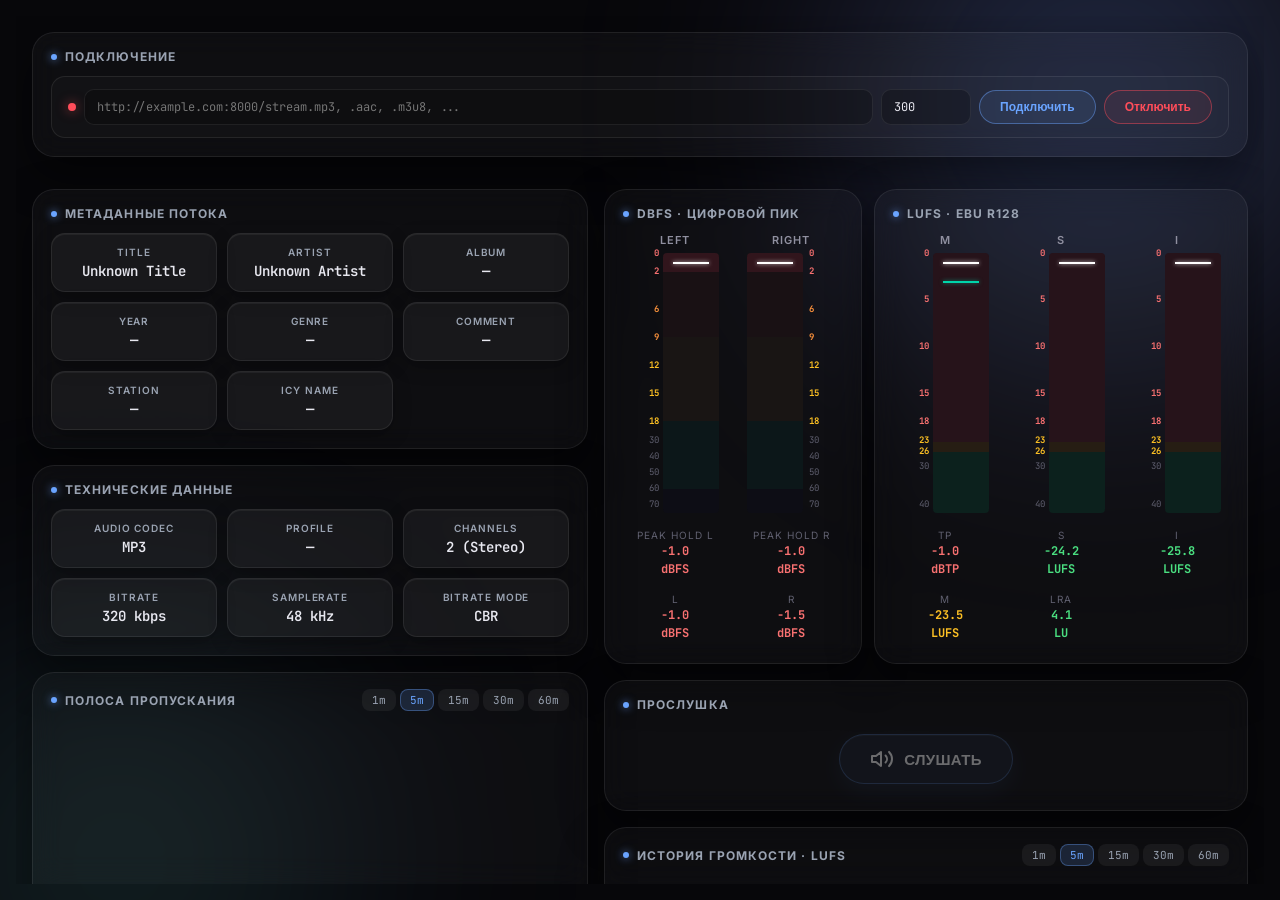
==== commit 812938f0: "Анализатор: переразметка шкал dBFS/LUFS (0..-18 = 2/3 высоты, новые тики) + отсчёты выровнены по ося" ====
--- a/analyzer/v2/src/frontend/audio-analyzer.html
+++ b/analyzer/v2/src/frontend/audio-analyzer.html
@@ -96,9 +96,11 @@
                       <div class="dbfs-meter__ticks-panel">
                         <div class="tick tick-0"><div class="tick__line"></div><div class="tick__number" style="color:var(--meter-red);font-weight:bold;">0</div></div>
                         <div class="tick tick-2"><div class="tick__line"></div><div class="tick__number" style="color:var(--meter-red);font-weight:bold;">2</div></div>
-                        <div class="tick tick-9"><div class="tick__line"></div><div class="tick__number" style="color:var(--meter-yellow);font-weight:bold;">9</div></div>
+                        <div class="tick tick-6"><div class="tick__line"></div><div class="tick__number" style="color:var(--meter-orange);font-weight:bold;">6</div></div>
+                        <div class="tick tick-9"><div class="tick__line"></div><div class="tick__number" style="color:var(--meter-orange);font-weight:bold;">9</div></div>
+                        <div class="tick tick-12"><div class="tick__line"></div><div class="tick__number" style="color:var(--meter-yellow);font-weight:bold;">12</div></div>
+                        <div class="tick tick-15"><div class="tick__line"></div><div class="tick__number" style="color:var(--meter-yellow);font-weight:bold;">15</div></div>
                         <div class="tick tick-18"><div class="tick__line"></div><div class="tick__number" style="color:var(--meter-yellow);font-weight:bold;">18</div></div>
-                        <div class="tick tick-20"><div class="tick__line"></div><div class="tick__number">20</div></div>
                         <div class="tick tick-30"><div class="tick__line"></div><div class="tick__number">30</div></div>
                         <div class="tick tick-40"><div class="tick__line"></div><div class="tick__number">40</div></div>
                         <div class="tick tick-50"><div class="tick__line"></div><div class="tick__number">50</div></div>
@@ -119,6 +121,18 @@
                           <div class="seg seg--red"></div>
                         </div>
                         <div class="dbfs-meter__peak" id="dbfsPeakL" style="bottom:249px;"></div>
+                      </div>
+                    </div>
+                    <div class="dbfs-readouts__column">
+                      <div class="dbfs-readout">
+                        <div class="dbfs-readout__label">PEAK HOLD L</div>
+                        <div class="dbfs-readout__value dbfs-readout__value--danger" id="peakHoldL">-1.0</div>
+                        <div class="dbfs-readout__value dbfs-readout__value--danger">dBFS</div>
+                      </div>
+                      <div class="dbfs-readout">
+                        <div class="dbfs-readout__label">L</div>
+                        <div class="dbfs-readout__value dbfs-readout__value--danger" id="dbfsValL">-1.0</div>
+                        <div class="dbfs-readout__value dbfs-readout__value--danger">dBFS</div>
                       </div>
                     </div>
                   </div>
@@ -144,9 +158,11 @@
                       <div class="dbfs-meter__ticks-panel dbfs-meter__ticks-panel--right">
                         <div class="tick tick-0 tick--right"><div class="tick__line"></div><div class="tick__number" style="color:var(--meter-red);font-weight:bold;">0</div></div>
                         <div class="tick tick-2 tick--right"><div class="tick__line"></div><div class="tick__number" style="color:var(--meter-red);font-weight:bold;">2</div></div>
-                        <div class="tick tick-9 tick--right"><div class="tick__line"></div><div class="tick__number" style="color:var(--meter-yellow);font-weight:bold;">9</div></div>
+                        <div class="tick tick-6 tick--right"><div class="tick__line"></div><div class="tick__number" style="color:var(--meter-orange);font-weight:bold;">6</div></div>
+                        <div class="tick tick-9 tick--right"><div class="tick__line"></div><div class="tick__number" style="color:var(--meter-orange);font-weight:bold;">9</div></div>
+                        <div class="tick tick-12 tick--right"><div class="tick__line"></div><div class="tick__number" style="color:var(--meter-yellow);font-weight:bold;">12</div></div>
+                        <div class="tick tick-15 tick--right"><div class="tick__line"></div><div class="tick__number" style="color:var(--meter-yellow);font-weight:bold;">15</div></div>
                         <div class="tick tick-18 tick--right"><div class="tick__line"></div><div class="tick__number" style="color:var(--meter-yellow);font-weight:bold;">18</div></div>
-                        <div class="tick tick-20 tick--right"><div class="tick__line"></div><div class="tick__number">20</div></div>
                         <div class="tick tick-30 tick--right"><div class="tick__line"></div><div class="tick__number">30</div></div>
                         <div class="tick tick-40 tick--right"><div class="tick__line"></div><div class="tick__number">40</div></div>
                         <div class="tick tick-50 tick--right"><div class="tick__line"></div><div class="tick__number">50</div></div>
@@ -154,31 +170,17 @@
                         <div class="tick tick-70 tick--right"><div class="tick__line"></div><div class="tick__number">70</div></div>
                       </div>
                     </div>
-                  </div>
-                </div>
-                <div class="dbfs-readouts">
-                  <div class="dbfs-readouts__column">
-                    <div class="dbfs-readout">
-                      <div class="dbfs-readout__label">L</div>
-                      <div class="dbfs-readout__value dbfs-readout__value--danger" id="dbfsValL">-1.0</div>
-                      <div class="dbfs-readout__value dbfs-readout__value--danger">dBFS</div>
-                    </div>
-                    <div class="dbfs-readout">
-                      <div class="dbfs-readout__label">PEAK HOLD L</div>
-                      <div class="dbfs-readout__value dbfs-readout__value--danger" id="peakHoldL">-1.0</div>
-                      <div class="dbfs-readout__value dbfs-readout__value--danger">dBFS</div>
-                    </div>
-                  </div>
-                  <div class="dbfs-readouts__column">
-                    <div class="dbfs-readout">
-                      <div class="dbfs-readout__label">R</div>
-                      <div class="dbfs-readout__value dbfs-readout__value--danger" id="dbfsValR">-1.5</div>
-                      <div class="dbfs-readout__value dbfs-readout__value--danger">dBFS</div>
-                    </div>
-                    <div class="dbfs-readout">
-                      <div class="dbfs-readout__label">PEAK HOLD R</div>
-                      <div class="dbfs-readout__value dbfs-readout__value--danger" id="peakHoldR">-1.0</div>
-                      <div class="dbfs-readout__value dbfs-readout__value--danger">dBFS</div>
+                    <div class="dbfs-readouts__column">
+                      <div class="dbfs-readout">
+                        <div class="dbfs-readout__label">PEAK HOLD R</div>
+                        <div class="dbfs-readout__value dbfs-readout__value--danger" id="peakHoldR">-1.0</div>
+                        <div class="dbfs-readout__value dbfs-readout__value--danger">dBFS</div>
+                      </div>
+                      <div class="dbfs-readout">
+                        <div class="dbfs-readout__label">R</div>
+                        <div class="dbfs-readout__value dbfs-readout__value--danger" id="dbfsValR">-1.5</div>
+                        <div class="dbfs-readout__value dbfs-readout__value--danger">dBFS</div>
+                      </div>
                     </div>
                   </div>
                 </div>
@@ -200,7 +202,7 @@
                         <div class="lufs-tick lufs-tick-5"><div class="lufs-tick__line"></div><div class="lufs-tick__number" style="color:var(--meter-red);font-weight:bold;">5</div></div>
                         <div class="lufs-tick lufs-tick-10"><div class="lufs-tick__line"></div><div class="lufs-tick__number" style="color:var(--meter-red);font-weight:bold;">10</div></div>
                         <div class="lufs-tick lufs-tick-15"><div class="lufs-tick__line"></div><div class="lufs-tick__number" style="color:var(--meter-red);font-weight:bold;">15</div></div>
-                        <div class="lufs-tick lufs-tick-20"><div class="lufs-tick__line"></div><div class="lufs-tick__number" style="color:var(--meter-red);font-weight:bold;">20</div></div>
+                        <div class="lufs-tick lufs-tick-18"><div class="lufs-tick__line"></div><div class="lufs-tick__number" style="color:var(--meter-red);font-weight:bold;">18</div></div>
                         <div class="lufs-tick lufs-tick-23"><div class="lufs-tick__line"></div><div class="lufs-tick__number" style="color:var(--meter-yellow);font-weight:bold;">23</div></div>
                         <div class="lufs-tick lufs-tick-26"><div class="lufs-tick__line"></div><div class="lufs-tick__number" style="color:var(--meter-yellow);font-weight:bold;">26</div></div>
                         <div class="lufs-tick lufs-tick-30"><div class="lufs-tick__line"></div><div class="lufs-tick__number">30</div></div>
@@ -219,6 +221,18 @@
                         </div>
                         <div class="lufs-meter__peak" id="lufsPeakM" style="bottom:249px;"></div>
                         <div class="lufs-meter__tp-line" id="lufsTpLineM" style="bottom:230px;"></div>
+                      </div>
+                    </div>
+                    <div class="lufs-readouts__column">
+                      <div class="lufs-readout">
+                        <div class="lufs-readout__label">TP</div>
+                        <div class="lufs-readout__value lufs-readout__value--danger" id="tpValM">-1.0</div>
+                        <div class="lufs-readout__value lufs-readout__value--danger">dBTP</div>
+                      </div>
+                      <div class="lufs-readout">
+                        <div class="lufs-readout__label">M</div>
+                        <div class="lufs-readout__value lufs-readout__value--warning" id="lufsValM">-23.5</div>
+                        <div class="lufs-readout__value lufs-readout__value--warning">LUFS</div>
                       </div>
                     </div>
                   </div>
@@ -232,7 +246,7 @@
                         <div class="lufs-tick lufs-tick-5"><div class="lufs-tick__line"></div><div class="lufs-tick__number" style="color:var(--meter-red);font-weight:bold;">5</div></div>
                         <div class="lufs-tick lufs-tick-10"><div class="lufs-tick__line"></div><div class="lufs-tick__number" style="color:var(--meter-red);font-weight:bold;">10</div></div>
                         <div class="lufs-tick lufs-tick-15"><div class="lufs-tick__line"></div><div class="lufs-tick__number" style="color:var(--meter-red);font-weight:bold;">15</div></div>
-                        <div class="lufs-tick lufs-tick-20"><div class="lufs-tick__line"></div><div class="lufs-tick__number" style="color:var(--meter-red);font-weight:bold;">20</div></div>
+                        <div class="lufs-tick lufs-tick-18"><div class="lufs-tick__line"></div><div class="lufs-tick__number" style="color:var(--meter-red);font-weight:bold;">18</div></div>
                         <div class="lufs-tick lufs-tick-23"><div class="lufs-tick__line"></div><div class="lufs-tick__number" style="color:var(--meter-yellow);font-weight:bold;">23</div></div>
                         <div class="lufs-tick lufs-tick-26"><div class="lufs-tick__line"></div><div class="lufs-tick__number" style="color:var(--meter-yellow);font-weight:bold;">26</div></div>
                         <div class="lufs-tick lufs-tick-30"><div class="lufs-tick__line"></div><div class="lufs-tick__number">30</div></div>
@@ -250,6 +264,18 @@
                           <div class="lufs-seg lufs-seg--red"></div>
                         </div>
                         <div class="lufs-meter__peak" id="lufsPeakS" style="bottom:249px;"></div>
+                      </div>
+                    </div>
+                    <div class="lufs-readouts__column">
+                      <div class="lufs-readout">
+                        <div class="lufs-readout__label">S</div>
+                        <div class="lufs-readout__value lufs-readout__value--safe" id="lufsValS">-24.2</div>
+                        <div class="lufs-readout__value lufs-readout__value--safe">LUFS</div>
+                      </div>
+                      <div class="lufs-readout">
+                        <div class="lufs-readout__label">LRA</div>
+                        <div class="lufs-readout__value lufs-readout__value--safe" id="lraVal">4.1</div>
+                        <div class="lufs-readout__value lufs-readout__value--safe">LU</div>
                       </div>
                     </div>
                   </div>
@@ -263,7 +289,7 @@
                         <div class="lufs-tick lufs-tick-5"><div class="lufs-tick__line"></div><div class="lufs-tick__number" style="color:var(--meter-red);font-weight:bold;">5</div></div>
                         <div class="lufs-tick lufs-tick-10"><div class="lufs-tick__line"></div><div class="lufs-tick__number" style="color:var(--meter-red);font-weight:bold;">10</div></div>
                         <div class="lufs-tick lufs-tick-15"><div class="lufs-tick__line"></div><div class="lufs-tick__number" style="color:var(--meter-red);font-weight:bold;">15</div></div>
-                        <div class="lufs-tick lufs-tick-20"><div class="lufs-tick__line"></div><div class="lufs-tick__number" style="color:var(--meter-red);font-weight:bold;">20</div></div>
+                        <div class="lufs-tick lufs-tick-18"><div class="lufs-tick__line"></div><div class="lufs-tick__number" style="color:var(--meter-red);font-weight:bold;">18</div></div>
                         <div class="lufs-tick lufs-tick-23"><div class="lufs-tick__line"></div><div class="lufs-tick__number" style="color:var(--meter-yellow);font-weight:bold;">23</div></div>
                         <div class="lufs-tick lufs-tick-26"><div class="lufs-tick__line"></div><div class="lufs-tick__number" style="color:var(--meter-yellow);font-weight:bold;">26</div></div>
                         <div class="lufs-tick lufs-tick-30"><div class="lufs-tick__line"></div><div class="lufs-tick__number">30</div></div>
@@ -283,43 +309,12 @@
                         <div class="lufs-meter__peak" id="lufsPeakI" style="bottom:249px;"></div>
                       </div>
                     </div>
-                  </div>
-                </div>
-                <div class="lufs-readouts">
-                  <div class="lufs-readouts__column">
-                    <div class="lufs-readout">
-                      <div class="lufs-readout__label">M</div>
-                      <div class="lufs-readout__value lufs-readout__value--warning" id="lufsValM">-23.5</div>
-                      <div class="lufs-readout__value lufs-readout__value--warning">LUFS</div>
-                    </div>
-                    <div class="lufs-readout">
-                      <div class="lufs-readout__label">TP</div>
-                      <div class="lufs-readout__value lufs-readout__value--danger" id="tpValM">-1.0</div>
-                      <div class="lufs-readout__value lufs-readout__value--danger">dBTP</div>
-                    </div>
-                  </div>
-                  <div class="lufs-readouts__column">
-                    <div class="lufs-readout">
-                      <div class="lufs-readout__label">S</div>
-                      <div class="lufs-readout__value lufs-readout__value--safe" id="lufsValS">-24.2</div>
-                      <div class="lufs-readout__value lufs-readout__value--safe">LUFS</div>
-                    </div>
-                    <div class="lufs-readout">
-                      <div class="lufs-readout__label">LRA</div>
-                      <div class="lufs-readout__value lufs-readout__value--safe" id="lraVal">4.1</div>
-                      <div class="lufs-readout__value lufs-readout__value--safe">LU</div>
-                    </div>
-                  </div>
-                  <div class="lufs-readouts__column">
-                    <div class="lufs-readout">
-                      <div class="lufs-readout__label">I</div>
-                      <div class="lufs-readout__value lufs-readout__value--safe" id="lufsValI">-25.8</div>
-                      <div class="lufs-readout__value lufs-readout__value--safe">LUFS</div>
-                    </div>
-                    <div class="lufs-readout" style="visibility:hidden;">
-                      <div class="lufs-readout__label">&nbsp;</div>
-                      <div class="lufs-readout__value">&nbsp;</div>
-                      <div class="lufs-readout__value">&nbsp;</div>
+                    <div class="lufs-readouts__column">
+                      <div class="lufs-readout">
+                        <div class="lufs-readout__label">I</div>
+                        <div class="lufs-readout__value lufs-readout__value--safe" id="lufsValI">-25.8</div>
+                        <div class="lufs-readout__value lufs-readout__value--safe">LUFS</div>
+                      </div>
                     </div>
                   </div>
                 </div>
--- a/analyzer/v2/src/frontend/css/styles.css
+++ b/analyzer/v2/src/frontend/css/styles.css
@@ -855,10 +855,6 @@
 .audio-meters-row .lufs-meter__tp-line {
   width: 36px;
 }
-.audio-meters-row .dbfs-readouts,
-.audio-meters-row .lufs-readouts {
-  gap: 12px;
-}
 .audio-meters-row .dbfs-readout,
 .audio-meters-row .lufs-readout {
   padding: 4px 6px;
@@ -950,15 +946,17 @@
 }
 .tick--right .tick__number { text-align: left; }
 .tick-0  { top: 0%; }
-.tick-2  { top: 2.86%; }
-.tick-9  { top: 12.86%; }
-.tick-18 { top: 25.71%; }
-.tick-20 { top: 28.57%; }
-.tick-30 { top: 42.86%; }
-.tick-40 { top: 57.14%; }
-.tick-50 { top: 71.43%; }
-.tick-60 { top: 85.71%; }
-.tick-70 { top: 100%; }
+.tick-2  { top: 7.18%; }
+.tick-6  { top: 21.54%; }
+.tick-9  { top: 32.31%; }
+.tick-12 { top: 43.08%; }
+.tick-15 { top: 53.85%; }
+.tick-18 { top: 64.62%; }
+.tick-30 { top: 72.07%; }
+.tick-40 { top: 78.28%; }
+.tick-50 { top: 84.50%; }
+.tick-60 { top: 90.71%; }
+.tick-70 { top: 96.92%; }
 
 /* Scale */
 .dbfs-meter__scale {
@@ -980,10 +978,10 @@
   position: absolute;
   left: 0; right: 0;
 }
-.zone--red    { top: 0%;      height: 2.86%;   background: rgba(255, 68, 68, 0.15); }
-.zone--orange { top: 2.86%;   height: 10.0%;   background: rgba(255, 102, 0, 0.05); }
-.zone--yellow { top: 12.86%;  height: 12.86%;  background: rgba(255, 170, 0, 0.05); }
-.zone--green  { top: 25.71%;  height: 60.0%;   background: rgba(0, 204, 102, 0.05); }
+.zone--red    { top: 0%;      height: 7.18%;   background: rgba(255, 68, 68, 0.15); }
+.zone--orange { top: 7.18%;   height: 25.13%;  background: rgba(255, 102, 0, 0.05); }
+.zone--yellow { top: 32.31%;  height: 32.31%;  background: rgba(255, 170, 0, 0.05); }
+.zone--green  { top: 64.62%;  height: 26.09%;  background: rgba(0, 204, 102, 0.05); }
 
 /* Segmented bar container */
 .dbfs-meter__bar-container {
@@ -1002,10 +1000,10 @@
   position: absolute;
   left: 0; right: 0;
 }
-.seg--green  { bottom: 36px;  height: 151px; background: var(--meter-green); }
-.seg--yellow { bottom: 187px; height: 33px;  background: var(--meter-yellow); }
-.seg--orange { bottom: 220px; height: 25px;  background: var(--meter-orange); }
-.seg--red    { bottom: 245px; height: 7px;   background: var(--meter-red); }
+.seg--green  { bottom: 16.2px;  height: 67.8px; background: var(--meter-green); }
+.seg--yellow { bottom: 84px;   height: 84px;   background: var(--meter-yellow); }
+.seg--orange { bottom: 168px;  height: 65.3px; background: var(--meter-orange); }
+.seg--red    { bottom: 233.3px; height: 18.7px; background: var(--meter-red); }
 
 /* Peak hold line */
 .dbfs-meter__peak {
@@ -1021,19 +1019,16 @@
 }
 
 /* DBFS Readouts */
-.dbfs-readouts {
-  display: grid;
-  grid-template-columns: 104px 104px;
-  gap: 40px;
-  margin-top: 4px;
-  width: 248px;
-  justify-content: center;
+.dbfs-readouts__column,
+.lufs-readouts__column {
+  margin-top: 6px;
 }
 .dbfs-readouts__column {
   display: flex;
   flex-direction: column;
   gap: 8px;
   align-items: center;
+  width: 104px;
 }
 .dbfs-readout {
   display: flex;
@@ -1134,14 +1129,14 @@
 }
 .lufs-tick--right .lufs-tick__number { text-align: left; }
 .lufs-tick-0  { top: 0%; }
-.lufs-tick-5  { top: 12.5%; }
-.lufs-tick-10 { top: 25%; }
-.lufs-tick-15 { top: 37.5%; }
-.lufs-tick-20 { top: 50%; }
-.lufs-tick-23 { top: 57.5%; }
-.lufs-tick-26 { top: 65%; }
-.lufs-tick-30 { top: 75%; }
-.lufs-tick-40 { top: 100%; }
+.lufs-tick-5  { top: 17.95%; }
+.lufs-tick-10 { top: 35.90%; }
+.lufs-tick-15 { top: 53.85%; }
+.lufs-tick-18 { top: 64.62%; }
+.lufs-tick-23 { top: 71.96%; }
+.lufs-tick-26 { top: 76.36%; }
+.lufs-tick-30 { top: 82.24%; }
+.lufs-tick-40 { top: 96.92%; }
 
 /* Scale */
 .lufs-meter__scale {
@@ -1163,9 +1158,9 @@
   position: absolute;
   left: 0; right: 0;
 }
-.lufs-zone--red    { top: 0%;      height: 58.75%;  background: rgba(255, 68, 68, 0.10); }
-.lufs-zone--yellow { top: 58.75%;  height: 6.25%;   background: rgba(255, 170, 0, 0.10); }
-.lufs-zone--green  { top: 65%;     height: 35%;     background: rgba(0, 204, 102, 0.10); }
+.lufs-zone--red    { top: 0%;      height: 72.7%;   background: rgba(255, 68, 68, 0.10); }
+.lufs-zone--yellow { top: 72.7%;   height: 3.7%;    background: rgba(255, 170, 0, 0.10); }
+.lufs-zone--green  { top: 76.4%;   height: 23.6%;   background: rgba(0, 204, 102, 0.10); }
 
 /* Segmented bar */
 .lufs-meter__bar-container {
@@ -1185,9 +1180,9 @@
   left: 0;
   right: 0;
 }
-.lufs-seg--green  { bottom: 0px;   height: 163px;  background: var(--meter-green); }
-.lufs-seg--yellow { bottom: 163px; height: 16px;   background: var(--meter-yellow); }
-.lufs-seg--red    { bottom: 179px; height: 73px;   background: var(--meter-red); }
+.lufs-seg--green  { bottom: 0px;    height: 53.5px;  background: var(--meter-green); }
+.lufs-seg--yellow { bottom: 53.5px; height: 9.4px;   background: var(--meter-yellow); }
+.lufs-seg--red    { bottom: 62.9px; height: 189.1px; background: var(--meter-red); }
 
 /* Peak hold line */
 .lufs-meter__peak {
@@ -1216,18 +1211,12 @@
 }
 
 /* LUFS Readouts */
-.lufs-readouts {
-  display: grid;
-  grid-template-columns: 104px 104px 104px;
-  gap: 40px;
-  margin-top: 4px;
-  justify-content: center;
-}
 .lufs-readouts__column {
   display: flex;
   flex-direction: column;
   gap: 8px;
   align-items: center;
+  width: 104px;
 }
 .lufs-readout {
   display: flex;
